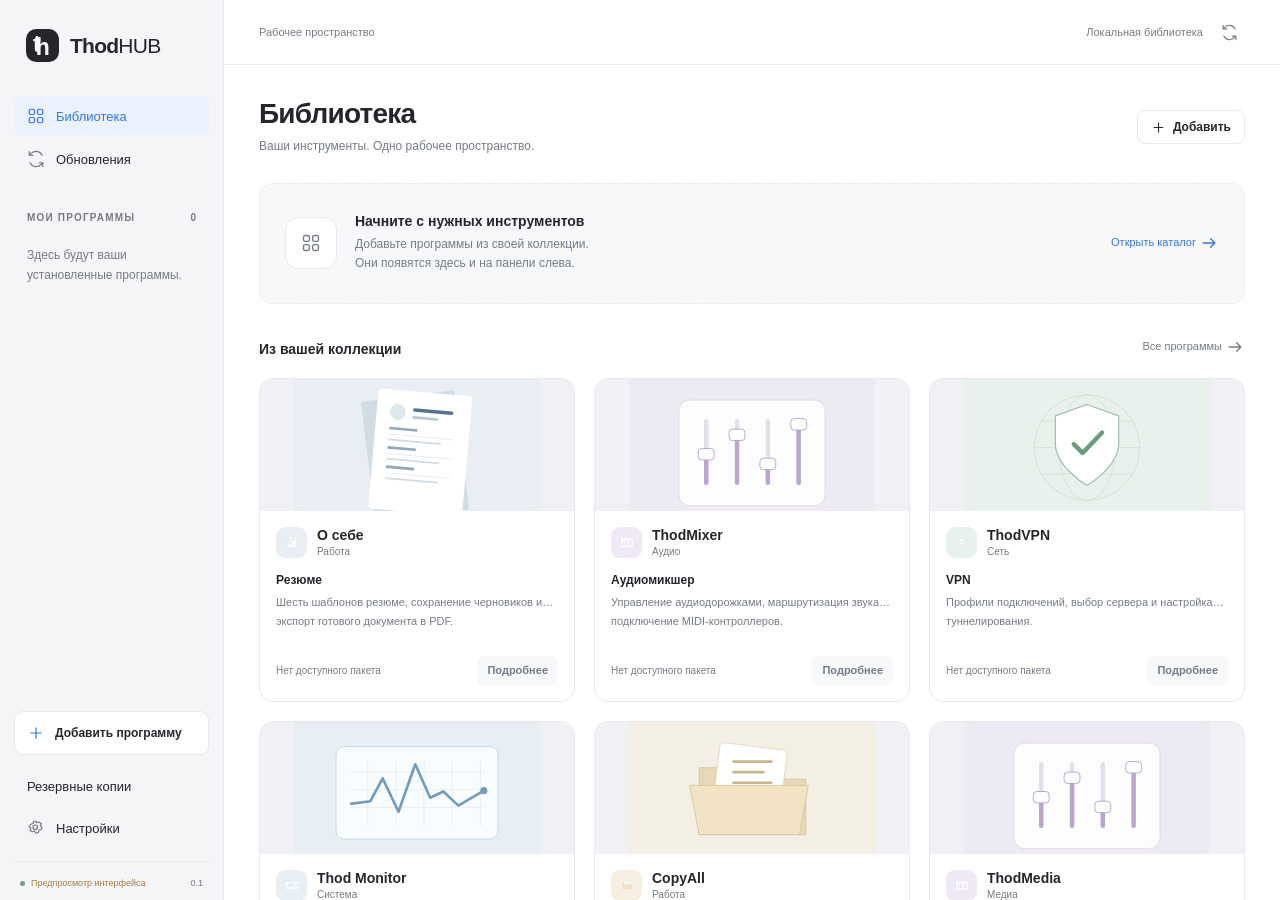
==== src/ThodHub/wwwroot/index.html @ 27e8a372 "Ship ThodHUB desktop library with validated installs, backups and module SDK" ====
<!doctype html>
<html lang="ru">
<head>
  <meta charset="UTF-8">
  <meta name="viewport" content="width=device-width, initial-scale=1">
  <meta http-equiv="Content-Security-Policy" content="default-src 'self'; script-src 'self'; style-src 'self'; img-src 'self' data: https://raw.githubusercontent.com; frame-src https://*.thodhub.local; connect-src 'self'; object-src 'none'; base-uri 'none'">
  <title>ThodHUB</title>
  <link rel="stylesheet" href="styles.css">
  <script src="app.js" defer></script><script src="backups.js" defer></script>
</head>
<body>
  <div class="shell">
    <aside class="sidebar" aria-label="Навигация">
      <a class="brand" href="#library" aria-label="ThodHUB — библиотека"><span class="brand-mark">t<span>h</span></span><span>Thod<span class="brand-light">HUB</span></span></a>
      <nav id="main-nav"></nav>
      <div class="section-label">МОИ ПРОГРАММЫ <span id="installed-count">0</span></div>
      <div id="app-list" class="app-list" aria-label="Установленные программы"></div>
      <div class="sidebar-bottom">
        <button id="add-app" class="add-app"></button>
        <button id="backup-nav" class="nav-item" data-backups>Резервные копии</button><button id="settings-nav" class="nav-item"></button>
        <div class="sidebar-foot"><span class="status-dot"></span><span id="foot-state">На вашем компьютере</span><span>0.1</span></div>
      </div>
    </aside>
    <main id="main" tabindex="-1">
      <header class="toolbar"><div id="breadcrumb">Рабочее пространство</div><div class="toolbar-actions"><span id="sync-label">Локальная библиотека</span><button id="refresh" class="icon-button" aria-label="Обновить каталог" title="Обновить каталог"></button></div></header>
      <div id="notice" role="status" hidden></div>
      <section id="page"></section>
      <section id="module-area" hidden><div id="module-toolbar"></div><iframe id="module-frame" title="Программа" sandbox="allow-scripts allow-modals"></iframe></section>
    </main>
  </div>
  <dialog id="catalog-dialog" aria-labelledby="catalog-title">
    <div class="dialog-head"><div><div class="eyebrow">ВАША КОЛЛЕКЦИЯ</div><h2 id="catalog-title">Добавить программу</h2></div><button class="icon-button close-dialog" aria-label="Закрыть"></button></div>
    <div class="catalog-tools"><label class="search"><span id="search-icon"></span><input id="catalog-search" placeholder="Поиск программ" aria-label="Поиск программ" autocomplete="off"><kbd>Ctrl K</kbd></label><div id="filters" class="filters"></div></div>
    <div id="catalog-results" class="catalog-results"></div>
    <footer class="dialog-foot"><span id="catalog-summary"></span><span>Из ваших репозиториев GitHub</span></footer>
  </dialog>
  <dialog id="details-dialog" class="small-dialog" aria-labelledby="details-title"><div id="details-content"></div></dialog>
  <dialog id="remove-dialog" class="small-dialog" aria-labelledby="remove-title"><div class="dialog-head"><h2 id="remove-title">Удалить программу?</h2><button class="icon-button close-dialog" aria-label="Закрыть"></button></div><div class="detail-body"><p id="remove-description"></p><label class="remove-data"><input type="checkbox" id="remove-backup" checked>Сначала сохранить резервную копию конфигов</label><p class="page-subtitle">Копия остаётся локально; при подключённом GitHub отправляется и в приватный репозиторий.</p><label class="remove-data"><input type="checkbox" id="remove-data">Также удалить настройки и данные этой программы</label><p class="page-subtitle">Без этой отметки данные сохранятся для следующей установки.</p><div class="detail-actions"><button id="confirm-remove" class="danger">Деинсталлировать</button><button class="secondary close-dialog">Отмена</button></div></div></dialog>
  <dialog id="prompt-dialog" aria-labelledby="prompt-title"><div class="dialog-head"><div><div class="eyebrow">ДЛЯ ВАШЕГО АГЕНТА</div><h2 id="prompt-title">Новая программа для хаба</h2></div><button class="icon-button close-dialog" aria-label="Закрыть"></button></div><p class="prompt-intro">Отправьте эту инструкцию агенту. Он уточнит задачу и получит единый контракт подключения.</p><textarea id="prompt-text" readonly aria-label="Промпт для агента" spellcheck="false"></textarea><footer class="dialog-foot"><span>ThodHUB API · 1</span><button id="copy-prompt" class="primary">Скопировать промпт</button></footer></dialog>
  <dialog id="backup-dialog" aria-labelledby="backup-title"><div class="dialog-head"><div><div class="eyebrow">КОНФИГИ И НАСТРОЙКИ</div><h2 id="backup-title">Резервные копии</h2></div><button class="icon-button close-dialog" aria-label="Закрыть">×</button></div><div id="backup-content"></div></dialog>
  <dialog id="restore-dialog" class="small-dialog" aria-labelledby="restore-title"><div class="dialog-head"><h2 id="restore-title">Восстановить настройки?</h2><button class="icon-button close-dialog" aria-label="Закрыть">×</button></div><div class="detail-body"><p id="restore-description"></p><p>Текущие данные будут сохранены отдельной локальной копией, затем заменены выбранной версией. Закройте программу перед восстановлением.</p><div class="detail-actions"><button class="primary" id="confirm-restore">Восстановить</button><button class="secondary close-dialog">Отмена</button></div></div></dialog>
  <div id="toast" role="status" aria-live="polite" hidden></div>
</body>
</html>
---- src/ThodHub/wwwroot/styles.css ----
:root{font-family:"Segoe UI Variable Text","Segoe UI",sans-serif;color-scheme:light;--bg:#fff;--side:#f5f5f7;--surface:#f7f8fa;--hover:#eceef2;--text:#24262b;--muted:#767b85;--line:#e8e9ed;--accent:#3676e8;--accent-soft:#eaf1ff;--shadow:0 24px 100px #1b24452b;--radius:14px;font-synthesis:none;font-size:14px}*{box-sizing:border-box}body{margin:0;background:var(--bg);color:var(--text)}body[data-theme=dark]{color-scheme:dark;--bg:#1c1d20;--side:#17181b;--surface:#25262a;--hover:#303238;--text:#ecedf0;--muted:#989ca5;--line:#303136;--accent:#81aaff;--accent-soft:#24344e;--shadow:0 24px 100px #0007}button,input,textarea{font:inherit}button,a,input,textarea{outline-offset:4px}button:focus-visible,a:focus-visible,input:focus-visible,textarea:focus-visible{outline:2px solid var(--accent)}button{cursor:pointer;color:inherit;border:0;background:none}button:disabled{cursor:default;opacity:.5}a{color:var(--accent);text-decoration:none}svg{width:20px;height:20px;flex-shrink:0;vertical-align:middle}button{transition:background .14s,color .14s}button:hover:not(:disabled){background:var(--hover)}[hidden]{display:none!important}.shell{display:flex;height:100vh;min-height:480px;overflow:hidden}.sidebar{width:224px;flex-shrink:0;background:var(--side);border-right:1px solid var(--line);padding:29px 14px 12px;display:flex;flex-direction:column}.brand{display:flex;align-items:center;gap:11px;color:var(--text);font-size:21px;font-weight:650;letter-spacing:-.75px;padding:0 12px;margin-bottom:34px}.brand-light{font-weight:350}.brand-mark{background:var(--text);color:var(--bg);width:33px;height:33px;border-radius:10px;font-size:23px;line-height:30px;font-weight:550;letter-spacing:-5px;padding-left:7px;padding-right:7px}.brand-mark span{position:relative;top:3px}.nav-item{width:100%;display:flex;align-items:center;gap:11px;border-radius:8px;padding:11px 13px;text-align:left;font-weight:500;font-size:13px;margin-bottom:3px;position:relative}.nav-item svg{width:18px;height:18px;color:var(--muted)}.nav-item.active{background:var(--accent-soft);color:var(--accent)}.nav-item.active svg{color:var(--accent)}.counter{margin-left:auto;font-size:11px;background:var(--hover);border-radius:5px;padding:2px 5px}.section-label{font-size:10px;letter-spacing:1.2px;font-weight:600;color:var(--muted);padding:30px 13px 10px;display:flex;justify-content:space-between}.section-label span{letter-spacing:0}.app-list{overflow-y:auto;flex:1;min-height:50px}.sidebar-empty{color:var(--muted);font-size:12px;line-height:1.7;padding:12px 13px}.sidebar-app{position:relative}.sidebar-app .nav-item{padding-right:30px}.sidebar-app .app-icon{width:26px;height:26px;border-radius:7px}.sidebar-app .app-icon svg{width:16px;height:16px}.sidebar-app .label{overflow:hidden;text-overflow:ellipsis;white-space:nowrap}.drag-handle{position:absolute;right:3px;top:7px;color:var(--muted);width:24px;height:30px;opacity:0;font-size:17px;cursor:grab}.sidebar-app:hover .drag-handle,.drag-handle:focus{opacity:1}.sidebar-app.dragging{opacity:.4}.sidebar-app.drag-over{border-top:2px solid var(--accent)}.sidebar-bottom{padding-top:18px}.add-app{display:flex;align-items:center;gap:10px;width:100%;border:1px solid var(--line);border-radius:9px;background:var(--bg);padding:11px 12px;font-size:12px;font-weight:600;margin-bottom:13px}.add-app svg{width:18px;color:var(--accent)}.sidebar-foot{display:flex;align-items:center;gap:6px;padding:16px 6px 0;border-top:1px solid var(--line);font-size:9px;color:var(--muted);margin-top:13px}.sidebar-foot span:last-child{margin-left:auto}.status-dot{width:5px;height:5px;border-radius:50%;background:#70a386}main{flex:1;min-width:0;overflow-y:auto}.toolbar{height:65px;border-bottom:1px solid var(--line);display:flex;align-items:center;justify-content:space-between;padding:0 35px;font-size:11px;color:var(--muted);position:sticky;top:0;z-index:2;background:var(--bg)}.toolbar-actions{display:flex;align-items:center;gap:10px}.icon-button{width:32px;height:32px;display:inline-flex;align-items:center;justify-content:center;border-radius:8px;flex-shrink:0}.icon-button svg{width:17px;height:17px}.spinning svg{animation:rotate 1.2s linear infinite}@keyframes rotate{to{transform:rotate(360deg)}}#page{padding:33px 35px 40px;max-width:1400px;margin:auto}.page-title{display:flex;justify-content:space-between;align-items:center;gap:20px;margin-bottom:27px}h1{font-size:28px;letter-spacing:-.8px;margin:0;font-weight:650}h2{font-size:23px;font-weight:650;letter-spacing:-.5px;margin:4px 0 0}h3{font-size:14px;font-weight:600;margin:0}p{line-height:1.6}.page-subtitle{color:var(--muted);font-size:12px;margin:7px 0 0}.primary,.secondary,.danger{display:inline-flex;align-items:center;justify-content:center;gap:7px;border-radius:8px;min-height:34px;padding:8px 13px;font-size:12px;font-weight:600;white-space:nowrap}.primary{background:var(--accent);color:#fff}.primary:hover:not(:disabled){background:#2866d8}.secondary{border:1px solid var(--line);background:var(--bg)}.danger{color:#c54c4c;border:1px solid #c54c4c44}.primary svg,.secondary svg{width:15px;height:15px}.section-heading{display:flex;justify-content:space-between;align-items:center;margin:28px 0 16px}.section-heading h2{font-size:14px;letter-spacing:0;font-weight:600}.text-button{font-size:11px;color:var(--muted);padding:5px 0;border-radius:4px}.text-button:hover{color:var(--accent)}.empty-library{border:1px dashed var(--line);border-radius:14px;padding:29px 25px;display:flex;gap:18px;align-items:center;background:var(--surface)}.empty-symbol{border:1px solid var(--line);border-radius:13px;width:52px;height:52px;display:grid;place-items:center;background:var(--bg);flex-shrink:0;color:var(--muted)}.empty-library h3{font-size:14px}.empty-library p{font-size:12px;color:var(--muted);margin:6px 0 0;max-width:440px}.empty-library .text-button{color:var(--accent);margin-left:auto;white-space:nowrap}.cards{display:grid;grid-template-columns:repeat(3,minmax(0,1fr));gap:19px}.card{border:1px solid var(--line);border-radius:var(--radius);overflow:hidden;min-width:0;background:var(--bg)}.card-art{height:132px;background:#f0f1f4;position:relative;overflow:hidden;display:flex;align-items:center;justify-content:center}.card-art svg.art{width:100%;height:100%;max-width:280px}.card-art img{width:100%;height:100%;object-fit:cover}.card-body{padding:16px}.card-title{display:flex;gap:10px;align-items:center}.app-icon{width:31px;height:31px;display:inline-flex;align-items:center;justify-content:center;border-radius:9px;flex-shrink:0}.app-icon.resume{color:#64839e;background:#e8eef4}.app-icon.mixer{color:#856b9f;background:#eee9f4}.app-icon.vpn{color:#528d7c;background:#e7f1ed}.app-icon.monitor{color:#487da0;background:#e8f0f5}.app-icon.copy{color:#b18e4c;background:#f6efdf}.card-title .category{font-size:10px;color:var(--muted);margin-top:3px}.card-description{font-size:11px;line-height:1.65;color:var(--muted);margin:13px 0 15px;min-height:37px;display:-webkit-box;-webkit-line-clamp:2;-webkit-box-orient:vertical;overflow:hidden}.card-foot{display:flex;justify-content:space-between;align-items:center;gap:5px}.version{font-size:10px;color:var(--muted)}.card-action{font-size:11px;color:var(--accent);background:var(--accent-soft);border-radius:6px;min-height:29px;padding:5px 10px;font-weight:600}.card-action:hover:not(:disabled){background:var(--hover)}.card-action.preparing{color:var(--muted);background:var(--surface)}.library-note{border-top:1px solid var(--line);display:flex;align-items:center;gap:12px;padding-top:21px;margin-top:28px;color:var(--muted);font-size:11px;line-height:1.6}.library-note svg{width:17px;height:17px}.library-note button{margin-left:auto;color:var(--accent);white-space:nowrap;font-size:11px}.eyebrow{font-size:10px;letter-spacing:1.4px;color:var(--muted);font-weight:600}dialog{border:1px solid var(--line);border-radius:18px;padding:0;background:var(--bg);color:var(--text);box-shadow:var(--shadow);width:min(860px,calc(100vw - 60px));max-height:calc(100vh - 60px);overflow:hidden}dialog::backdrop{background:#14172255;backdrop-filter:blur(5px)}.dialog-head{padding:27px 28px 20px;display:flex;align-items:flex-start;justify-content:space-between;gap:20px}.dialog-head h2{font-size:23px}.catalog-tools{padding:0 28px}.search{display:flex;align-items:center;gap:9px;background:var(--surface);border:1px solid var(--line);border-radius:9px;padding:10px 12px;color:var(--muted)}.search svg{width:17px;height:17px}.search input{border:0;background:none;color:var(--text);flex:1;min-width:0;font-size:12px;outline:0}.search:focus-within{border-color:var(--accent)}kbd{font-size:10px;font-family:inherit;border:1px solid var(--line);padding:2px 4px;border-radius:4px}.filters{display:flex;gap:4px;padding:17px 0 0}.filter{border-radius:6px;padding:6px 11px;font-size:11px;color:var(--muted)}.filter.selected{background:var(--accent-soft);color:var(--accent);font-weight:600}.catalog-results{padding:21px 28px 27px;max-height:calc(100vh - 285px);overflow-y:auto;min-height:160px}.catalog-results .cards{gap:14px}.catalog-results .card-art{height:108px}.catalog-results .card-body{padding:13px}.dialog-foot{border-top:1px solid var(--line);padding:16px 28px;display:flex;align-items:center;justify-content:space-between;gap:14px;color:var(--muted);font-size:10px;background:var(--surface)}.small-dialog{width:480px;overflow-y:auto}.small-dialog .card-art{height:180px}.detail-body{padding:25px}.detail-body h2{margin:10px 0}.detail-body p{color:var(--muted);font-size:13px}.detail-meta{display:grid;grid-template-columns:1fr 1fr;gap:15px;padding:19px 0;border-top:1px solid var(--line);border-bottom:1px solid var(--line);margin:22px 0}.detail-meta dt{color:var(--muted);font-size:10px;margin-bottom:5px}.detail-meta dd{font-size:12px;margin:0}.detail-actions{display:flex;gap:8px;flex-wrap:wrap}.detail-close{position:absolute;right:14px;top:14px;background:var(--bg);z-index:1}.release-notes{white-space:pre-wrap;max-height:180px;overflow:auto;line-height:1.6;font-size:12px;color:var(--muted);padding:12px;background:var(--surface);border-radius:8px}.settings-section{margin:25px 0 32px}.settings-section h2{font-size:13px;letter-spacing:0;margin:0 0 13px}.settings-rows{border-top:1px solid var(--line)}.settings-row{display:flex;align-items:center;justify-content:space-between;gap:24px;padding:20px 0;border-bottom:1px solid var(--line)}.settings-row h3{font-size:12px}.settings-row p{font-size:11px;color:var(--muted);margin:5px 0 0;max-width:440px;overflow-wrap:anywhere}.theme-options{display:flex;gap:9px}.theme-option{border:1px solid var(--line);border-radius:9px;width:86px;padding:7px;font-size:10px;color:var(--muted)}.theme-option.selected{border-color:var(--accent);color:var(--accent);background:var(--accent-soft)}.theme-preview{display:flex;height:43px;border-radius:5px;overflow:hidden;border:1px solid #d6d8de;background:#fff;margin-bottom:7px}.theme-preview:before{content:"";width:22%;background:#e9eaef;border-right:1px solid #d6d8de}.theme-preview:after{content:"";margin:9px 6px;width:38px;height:4px;background:#d8dce5;box-shadow:0 8px 0 #e8eaf0,0 16px 0 #e8eaf0}.theme-preview.dark{background:#24252a;border-color:#45464e}.theme-preview.dark:before{background:#17181b;border-color:#45464e}.theme-preview.dark:after{background:#777b85;box-shadow:0 8px 0 #45464e,0 16px 0 #45464e}.theme-preview.system{background:linear-gradient(110deg,#fff 50%,#24252a 50%)}.switch{position:relative;display:block;width:34px;height:20px}.switch input{opacity:0;position:absolute;width:100%;height:100%;margin:0;cursor:pointer;z-index:1}.switch span{display:block;width:34px;height:20px;border-radius:20px;background:var(--hover)}.switch span:after{content:"";width:14px;height:14px;border-radius:50%;position:absolute;left:3px;top:3px;background:white;box-shadow:0 1px 3px #0003;transition:transform .15s}.switch input:checked+span{background:var(--accent)}.switch input:checked+span:after{transform:translateX(14px)}.switch input:focus-visible+span{outline:2px solid var(--accent);outline-offset:3px}.prompt-intro{font-size:12px;color:var(--muted);padding:0 28px;margin:0 0 18px}#prompt-text{display:block;width:calc(100% - 56px);margin:0 28px 24px;border:1px solid var(--line);border-radius:10px;background:var(--surface);color:var(--text);padding:18px;resize:vertical;height:320px;line-height:1.7;font-family:Consolas,monospace;font-size:11px}#notice{margin:18px 35px 0;background:var(--surface);padding:12px 15px;border-radius:9px;font-size:12px;line-height:1.6;border:1px solid var(--line);color:var(--muted)}#toast{position:fixed;bottom:24px;left:calc(50% + 100px);transform:translateX(-50%);max-width:540px;padding:13px 20px;border:1px solid var(--line);background:var(--text);color:var(--bg);border-radius:11px;font-size:12px;box-shadow:var(--shadow);z-index:10}.empty-results{text-align:center;padding:40px 15px;color:var(--muted);font-size:13px}.update-row{display:flex;align-items:center;gap:14px;border-bottom:1px solid var(--line);padding:20px 0}.update-row p{color:var(--muted);font-size:11px;margin:4px 0}.update-row button{margin-left:auto}.order-list{margin:12px 0}.order-row{display:flex;align-items:center;gap:10px;padding:8px;border-bottom:1px solid var(--line)}.order-row span{flex:1;font-size:12px}.progress-track{height:3px;background:var(--line);border-radius:3px;overflow:hidden;margin-top:12px}.progress-track span{display:block;height:100%;background:var(--accent)}#module-area{height:calc(100vh - 65px);display:flex;flex-direction:column}#module-toolbar{height:52px;display:flex;align-items:center;gap:12px;padding:0 22px;border-bottom:1px solid var(--line);font-size:12px;flex-shrink:0}#module-toolbar .version{margin-left:auto}#module-frame{border:0;width:100%;flex:1;background:var(--bg)}.permission-list{font-size:12px;line-height:1.8;color:var(--muted);padding-left:18px}.preview-badge{color:#a47e42}.loading-placeholder{border-radius:12px;height:190px;background:var(--surface);margin-top:30px}.narrow-label{display:none}@media(max-width:1000px){.sidebar{width:195px;padding-left:10px;padding-right:10px}#page{padding:27px 25px}.toolbar{padding:0 25px}.cards{gap:13px}.card-art{height:110px}.card-body{padding:13px}.card-title{gap:7px}.card-title h3{font-size:12px}.empty-library{padding:23px 19px}.empty-library .text-button{display:none}.card-foot{flex-wrap:wrap;gap:8px}.settings-row{gap:16px}.theme-option{width:72px}}@media(max-width:850px){.cards{grid-template-columns:repeat(2,minmax(0,1fr))}.catalog-results .cards{grid-template-columns:repeat(2,minmax(0,1fr))}.toolbar #sync-label{display:none}.settings-row{align-items:flex-start;flex-wrap:wrap}.brand{font-size:19px}.page-title{gap:10px}h1{font-size:25px}.library-note{align-items:flex-start;flex-wrap:wrap}.library-note button{margin-left:29px}}@media(prefers-reduced-motion:reduce){*,*:before,*:after{transition:none!important;animation:none!important;scroll-behavior:auto!important}}

.standalone-hero{display:grid;grid-template-columns:260px 1fr;gap:32px;align-items:center;padding:25px 0 35px;border-bottom:1px solid var(--line)}.standalone-art{height:200px;border-radius:16px;overflow:hidden;background:var(--surface);display:grid;place-items:center}.standalone-art svg{width:100%;height:100%}.standalone-hero h2{margin:10px 0}.standalone-hero p{color:var(--muted);font-size:13px;max-width:450px}.standalone-hero .primary{margin-top:10px}.remove-data{font-size:12px;display:flex;align-items:center;gap:10px;line-height:1.6;margin:20px 0 10px}.module-fullscreen .sidebar,.module-fullscreen .toolbar,.module-fullscreen #notice{display:none!important}.module-fullscreen #module-area{height:100vh}.module-fullscreen #module-toolbar{height:44px}.module-fullscreen #module-frame{height:calc(100vh - 44px)}@media(max-width:900px){.standalone-hero{grid-template-columns:180px 1fr;gap:22px}.standalone-art{height:170px}}
.card-description strong{display:block;font-size:12px;font-weight:650;color:var(--text);margin-bottom:3px}.card-description span{display:block}.card-description{min-height:70px!important}.package-meta{display:flex;flex-wrap:wrap;align-items:center;gap:4px 8px}.package-meta>span{white-space:nowrap}.package-meta>span+span:before{content:"·";margin-right:8px}.sidebar-app.downloading{opacity:.62;position:relative;margin-bottom:5px}.sidebar-app.downloading .label small{display:block;font-size:10px;font-weight:400;color:var(--muted);margin-top:3px}.sidebar-progress{height:2px;margin:0 12px 0 46px;background:var(--line);overflow:hidden;border-radius:2px}.sidebar-progress i{display:block;height:100%;width:var(--progress,0%);background:var(--accent);transition:width .15s linear}.danger{background:#b92f3a!important;color:#fff!important;border-color:#b92f3a!important}.danger:hover{background:#a32630!important}#backup-dialog{width:min(900px,calc(100vw - 48px))}#backup-content{overflow:auto;max-height:70vh}.backup-body{padding:22px 28px}.backup-controls{display:flex;gap:10px;align-items:end;flex-wrap:wrap;margin:12px 0}.backup-body label{display:flex;flex-direction:column;gap:7px;font-size:12px;flex:1}.backup-body select,.backup-body input{font:inherit;color:var(--text);background:var(--surface);border:1px solid var(--line);border-radius:7px;padding:9px;min-width:180px}.backup-row{display:flex;align-items:center;justify-content:space-between;gap:16px;padding:14px 0;border-bottom:1px solid var(--line)}.backup-row strong{font-size:13px}.backup-row small{display:block;color:var(--muted);font-size:11px;margin-top:5px}.backup-history{margin:20px 0}.backup-connection{border:1px solid var(--line);border-radius:10px;padding:16px;margin:18px 0}.backup-body summary{cursor:pointer;font-size:13px;margin-bottom:12px}.backup-status,.backup-warning{font-size:13px;line-height:1.6;margin:16px;color:var(--muted)}.remove-data{display:flex;align-items:center;gap:8px;margin:15px 0}
.app-icon img{width:100%;height:100%;object-fit:contain;border-radius:inherit}
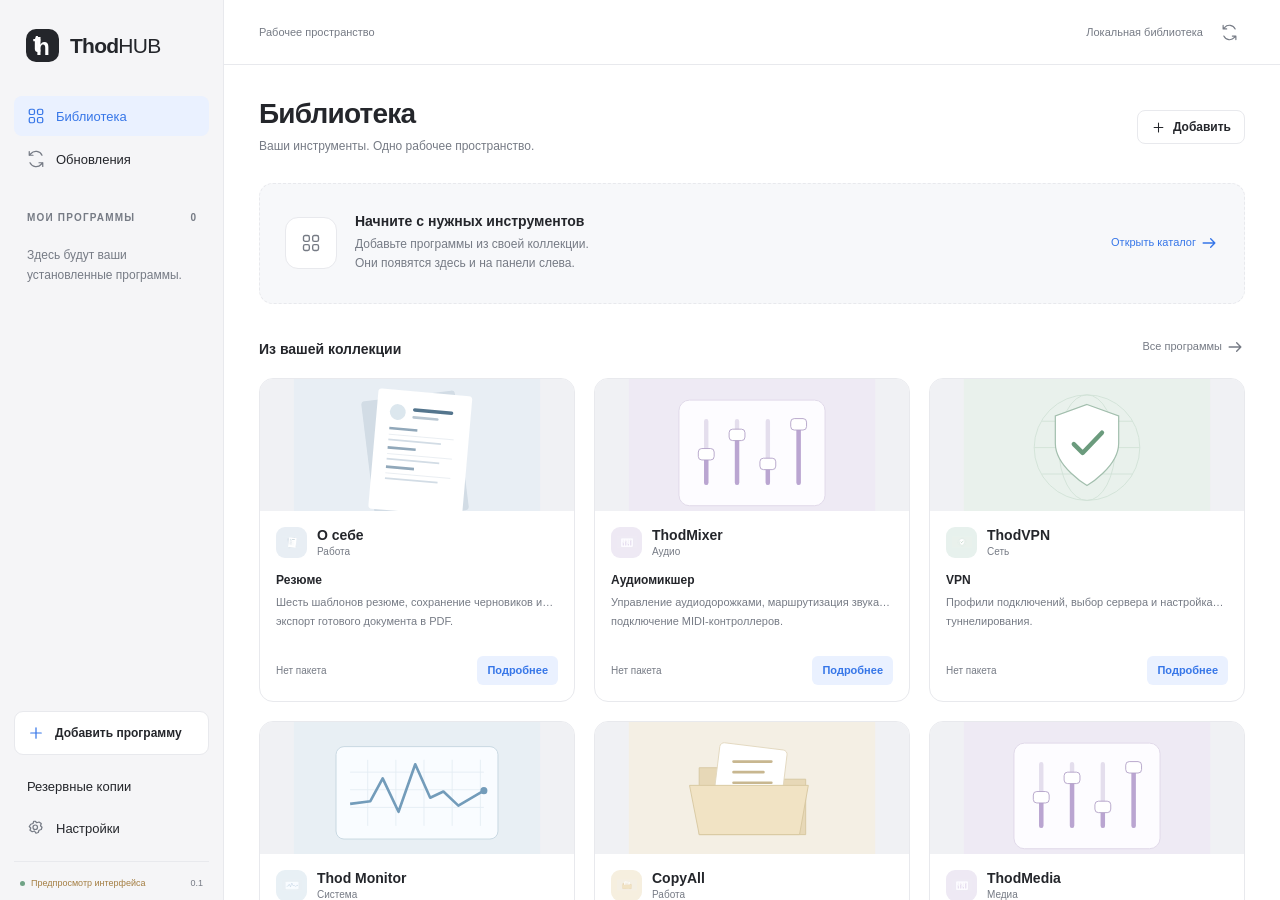
==== commit 6c727ac6: "Fix updates, Windows integration lifecycle, launch routing and hub interface" ====
--- a/src/ThodHub/wwwroot/index.html
+++ b/src/ThodHub/wwwroot/index.html
@@ -35,10 +35,10 @@
     <footer class="dialog-foot"><span id="catalog-summary"></span><span>Из ваших репозиториев GitHub</span></footer>
   </dialog>
   <dialog id="details-dialog" class="small-dialog" aria-labelledby="details-title"><div id="details-content"></div></dialog>
-  <dialog id="remove-dialog" class="small-dialog" aria-labelledby="remove-title"><div class="dialog-head"><h2 id="remove-title">Удалить программу?</h2><button class="icon-button close-dialog" aria-label="Закрыть"></button></div><div class="detail-body"><p id="remove-description"></p><label class="remove-data"><input type="checkbox" id="remove-backup" checked>Сначала сохранить резервную копию конфигов</label><p class="page-subtitle">Копия остаётся локально; при подключённом GitHub отправляется и в приватный репозиторий.</p><label class="remove-data"><input type="checkbox" id="remove-data">Также удалить настройки и данные этой программы</label><p class="page-subtitle">Без этой отметки данные сохранятся для следующей установки.</p><div class="detail-actions"><button id="confirm-remove" class="danger">Деинсталлировать</button><button class="secondary close-dialog">Отмена</button></div></div></dialog>
+  <dialog id="remove-dialog" class="small-dialog" aria-labelledby="remove-title"><div class="dialog-head"><h2 id="remove-title">Удалить программу?</h2><button class="icon-button close-dialog" aria-label="Закрыть"></button></div><div class="detail-body"><p id="remove-description"></p><label class="remove-data"><input type="checkbox" id="remove-backup" checked>Сначала сохранить резервную копию конфигов</label><p class="page-subtitle">Копия остаётся локально; при подключённом GitHub отправляется и в приватный репозиторий.</p><label class="remove-data"><input type="checkbox" id="remove-data">Также удалить настройки и данные этой программы</label><p class="page-subtitle">Без этой отметки данные сохранятся для следующей установки.</p><div class="detail-actions"><button id="confirm-remove" class="danger">Удалить программу</button></div></div></dialog>
   <dialog id="prompt-dialog" aria-labelledby="prompt-title"><div class="dialog-head"><div><div class="eyebrow">ДЛЯ ВАШЕГО АГЕНТА</div><h2 id="prompt-title">Новая программа для хаба</h2></div><button class="icon-button close-dialog" aria-label="Закрыть"></button></div><p class="prompt-intro">Отправьте эту инструкцию агенту. Он уточнит задачу и получит единый контракт подключения.</p><textarea id="prompt-text" readonly aria-label="Промпт для агента" spellcheck="false"></textarea><footer class="dialog-foot"><span>ThodHUB API · 1</span><button id="copy-prompt" class="primary">Скопировать промпт</button></footer></dialog>
   <dialog id="backup-dialog" aria-labelledby="backup-title"><div class="dialog-head"><div><div class="eyebrow">КОНФИГИ И НАСТРОЙКИ</div><h2 id="backup-title">Резервные копии</h2></div><button class="icon-button close-dialog" aria-label="Закрыть">×</button></div><div id="backup-content"></div></dialog>
-  <dialog id="restore-dialog" class="small-dialog" aria-labelledby="restore-title"><div class="dialog-head"><h2 id="restore-title">Восстановить настройки?</h2><button class="icon-button close-dialog" aria-label="Закрыть">×</button></div><div class="detail-body"><p id="restore-description"></p><p>Текущие данные будут сохранены отдельной локальной копией, затем заменены выбранной версией. Закройте программу перед восстановлением.</p><div class="detail-actions"><button class="primary" id="confirm-restore">Восстановить</button><button class="secondary close-dialog">Отмена</button></div></div></dialog>
+  <dialog id="restore-dialog" class="small-dialog" aria-labelledby="restore-title"><div class="dialog-head"><h2 id="restore-title">Восстановить настройки?</h2><button class="icon-button close-dialog" aria-label="Закрыть">×</button></div><div class="detail-body"><p id="restore-description"></p><p>Текущие данные будут сохранены отдельной локальной копией, затем заменены выбранной версией. Закройте программу перед восстановлением.</p><div class="detail-actions"><button class="primary" id="confirm-restore">Восстановить</button></div></div></dialog>
   <div id="toast" role="status" aria-live="polite" hidden></div>
 </body>
 </html>
--- a/src/ThodHub/wwwroot/styles.css
+++ b/src/ThodHub/wwwroot/styles.css
@@ -3,3 +3,6 @@
 .standalone-hero{display:grid;grid-template-columns:260px 1fr;gap:32px;align-items:center;padding:25px 0 35px;border-bottom:1px solid var(--line)}.standalone-art{height:200px;border-radius:16px;overflow:hidden;background:var(--surface);display:grid;place-items:center}.standalone-art svg{width:100%;height:100%}.standalone-hero h2{margin:10px 0}.standalone-hero p{color:var(--muted);font-size:13px;max-width:450px}.standalone-hero .primary{margin-top:10px}.remove-data{font-size:12px;display:flex;align-items:center;gap:10px;line-height:1.6;margin:20px 0 10px}.module-fullscreen .sidebar,.module-fullscreen .toolbar,.module-fullscreen #notice{display:none!important}.module-fullscreen #module-area{height:100vh}.module-fullscreen #module-toolbar{height:44px}.module-fullscreen #module-frame{height:calc(100vh - 44px)}@media(max-width:900px){.standalone-hero{grid-template-columns:180px 1fr;gap:22px}.standalone-art{height:170px}}
 .card-description strong{display:block;font-size:12px;font-weight:650;color:var(--text);margin-bottom:3px}.card-description span{display:block}.card-description{min-height:70px!important}.package-meta{display:flex;flex-wrap:wrap;align-items:center;gap:4px 8px}.package-meta>span{white-space:nowrap}.package-meta>span+span:before{content:"·";margin-right:8px}.sidebar-app.downloading{opacity:.62;position:relative;margin-bottom:5px}.sidebar-app.downloading .label small{display:block;font-size:10px;font-weight:400;color:var(--muted);margin-top:3px}.sidebar-progress{height:2px;margin:0 12px 0 46px;background:var(--line);overflow:hidden;border-radius:2px}.sidebar-progress i{display:block;height:100%;width:var(--progress,0%);background:var(--accent);transition:width .15s linear}.danger{background:#b92f3a!important;color:#fff!important;border-color:#b92f3a!important}.danger:hover{background:#a32630!important}#backup-dialog{width:min(900px,calc(100vw - 48px))}#backup-content{overflow:auto;max-height:70vh}.backup-body{padding:22px 28px}.backup-controls{display:flex;gap:10px;align-items:end;flex-wrap:wrap;margin:12px 0}.backup-body label{display:flex;flex-direction:column;gap:7px;font-size:12px;flex:1}.backup-body select,.backup-body input{font:inherit;color:var(--text);background:var(--surface);border:1px solid var(--line);border-radius:7px;padding:9px;min-width:180px}.backup-row{display:flex;align-items:center;justify-content:space-between;gap:16px;padding:14px 0;border-bottom:1px solid var(--line)}.backup-row strong{font-size:13px}.backup-row small{display:block;color:var(--muted);font-size:11px;margin-top:5px}.backup-history{margin:20px 0}.backup-connection{border:1px solid var(--line);border-radius:10px;padding:16px;margin:18px 0}.backup-body summary{cursor:pointer;font-size:13px;margin-bottom:12px}.backup-status,.backup-warning{font-size:13px;line-height:1.6;margin:16px;color:var(--muted)}.remove-data{display:flex;align-items:center;gap:8px;margin:15px 0}
 .app-icon img{width:100%;height:100%;object-fit:contain;border-radius:inherit}
+
+/* Explicit update actions; right-aligned download size; one close control per dialog. */
+.card-foot{flex-wrap:nowrap;gap:12px}.install-controls{display:inline-flex;align-items:center;gap:10px;margin-left:auto;white-space:nowrap}.package-size{font-size:12px;color:var(--muted);white-space:nowrap}.card-foot>.version{margin-right:auto}.update-badge{position:absolute;right:10px;bottom:10px;display:flex;align-items:center;gap:5px;background:var(--bg);color:var(--accent);border:1px solid var(--line);border-radius:20px;padding:6px 10px;font-size:12px;box-shadow:0 2px 8px #0001}.update-badge svg{width:16px;height:16px}.sidebar-update{color:var(--accent);width:24px;flex-shrink:0;display:grid;place-items:center}.sidebar-update svg{width:18px;height:18px}.sidebar-app .nav-item{min-width:0}.sidebar-app:has(.sidebar-update) .drag-handle{display:none}.standalone-art{position:relative}#module-toolbar .update-badge{position:static;padding:4px 9px;box-shadow:none}#details-dialog{width:min(680px,calc(100vw - 48px))}#details-dialog .card-art{height:200px}.detail-body{padding:24px 28px}.detail-primary{display:flex;align-items:center;gap:12px;margin-top:20px}.detail-management{display:flex;flex-wrap:wrap;gap:8px;border-top:1px solid var(--line);padding-top:20px;margin-top:22px}.detail-management .danger{margin-left:auto}.update-entry{padding:10px 0 22px;border-bottom:1px solid var(--line)}.update-row{border:0;padding:12px 0}.update-name{flex:1}.update-row button{margin-left:0}.update-entry .release-notes{margin:4px 0;max-height:180px}.detail-actions{justify-content:flex-end}.error-text{color:#b92f3a!important}.cards{grid-template-columns:repeat(auto-fit,minmax(250px,1fr))}.catalog-results .cards{grid-template-columns:repeat(auto-fit,minmax(250px,1fr))}
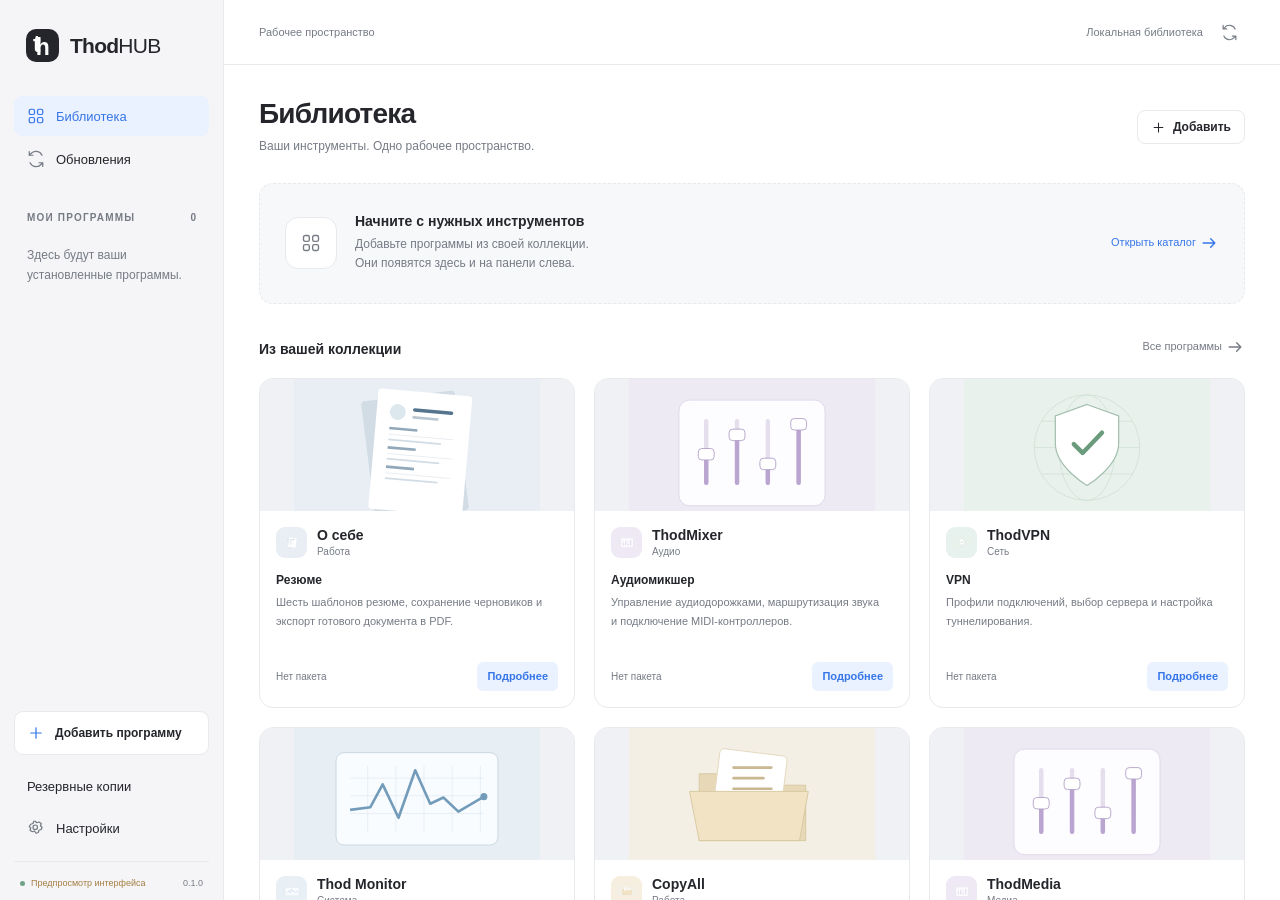
==== commit 6f74d5c9: "Add hub self-update notice, program update popovers and grouped actions" ====
--- a/src/ThodHub/wwwroot/index.html
+++ b/src/ThodHub/wwwroot/index.html
@@ -16,9 +16,10 @@
       <div class="section-label">МОИ ПРОГРАММЫ <span id="installed-count">0</span></div>
       <div id="app-list" class="app-list" aria-label="Установленные программы"></div>
       <div class="sidebar-bottom">
+        <button id="hub-update" class="hub-update" hidden><span class="hub-update-icon"></span><span class="hub-update-text"><strong>Обновление хаба</strong><small id="hub-update-version"></small></span></button>
         <button id="add-app" class="add-app"></button>
         <button id="backup-nav" class="nav-item" data-backups>Резервные копии</button><button id="settings-nav" class="nav-item"></button>
-        <div class="sidebar-foot"><span class="status-dot"></span><span id="foot-state">На вашем компьютере</span><span>0.1</span></div>
+        <div class="sidebar-foot"><span class="status-dot"></span><span id="foot-state">На вашем компьютере</span><span id="hub-version">0.2.0</span></div>
       </div>
     </aside>
     <main id="main" tabindex="-1">
@@ -35,10 +36,13 @@
     <footer class="dialog-foot"><span id="catalog-summary"></span><span>Из ваших репозиториев GitHub</span></footer>
   </dialog>
   <dialog id="details-dialog" class="small-dialog" aria-labelledby="details-title"><div id="details-content"></div></dialog>
+  <dialog id="update-dialog" class="small-dialog update-dialog" aria-labelledby="update-title"><div class="dialog-head"><div><div class="eyebrow">ДОСТУПНО ОБНОВЛЕНИЕ</div><h2 id="update-title">Обновление программы</h2></div><button class="icon-button close-dialog" aria-label="Закрыть"></button></div><div id="update-content" class="update-content"></div></dialog>
+  <dialog id="hub-update-dialog" class="small-dialog update-dialog" aria-labelledby="hub-update-title"><div class="dialog-head"><div><div class="eyebrow">ОБНОВЛЕНИЕ ХАБА</div><h2 id="hub-update-title">ThodHUB</h2></div><button class="icon-button close-dialog" aria-label="Закрыть"></button></div><div id="hub-update-content" class="update-content"></div></dialog>
   <dialog id="remove-dialog" class="small-dialog" aria-labelledby="remove-title"><div class="dialog-head"><h2 id="remove-title">Удалить программу?</h2><button class="icon-button close-dialog" aria-label="Закрыть"></button></div><div class="detail-body"><p id="remove-description"></p><label class="remove-data"><input type="checkbox" id="remove-backup" checked>Сначала сохранить резервную копию конфигов</label><p class="page-subtitle">Копия остаётся локально; при подключённом GitHub отправляется и в приватный репозиторий.</p><label class="remove-data"><input type="checkbox" id="remove-data">Также удалить настройки и данные этой программы</label><p class="page-subtitle">Без этой отметки данные сохранятся для следующей установки.</p><div class="detail-actions"><button id="confirm-remove" class="danger">Удалить программу</button></div></div></dialog>
   <dialog id="prompt-dialog" aria-labelledby="prompt-title"><div class="dialog-head"><div><div class="eyebrow">ДЛЯ ВАШЕГО АГЕНТА</div><h2 id="prompt-title">Новая программа для хаба</h2></div><button class="icon-button close-dialog" aria-label="Закрыть"></button></div><p class="prompt-intro">Отправьте эту инструкцию агенту. Он уточнит задачу и получит единый контракт подключения.</p><textarea id="prompt-text" readonly aria-label="Промпт для агента" spellcheck="false"></textarea><footer class="dialog-foot"><span>ThodHUB API · 1</span><button id="copy-prompt" class="primary">Скопировать промпт</button></footer></dialog>
   <dialog id="backup-dialog" aria-labelledby="backup-title"><div class="dialog-head"><div><div class="eyebrow">КОНФИГИ И НАСТРОЙКИ</div><h2 id="backup-title">Резервные копии</h2></div><button class="icon-button close-dialog" aria-label="Закрыть">×</button></div><div id="backup-content"></div></dialog>
   <dialog id="restore-dialog" class="small-dialog" aria-labelledby="restore-title"><div class="dialog-head"><h2 id="restore-title">Восстановить настройки?</h2><button class="icon-button close-dialog" aria-label="Закрыть">×</button></div><div class="detail-body"><p id="restore-description"></p><p>Текущие данные будут сохранены отдельной локальной копией, затем заменены выбранной версией. Закройте программу перед восстановлением.</p><div class="detail-actions"><button class="primary" id="confirm-restore">Восстановить</button></div></div></dialog>
+  <div id="context-menu" class="context-menu" role="menu" aria-label="Действия с программой" hidden></div>
   <div id="toast" role="status" aria-live="polite" hidden></div>
 </body>
 </html>
--- a/src/ThodHub/wwwroot/styles.css
+++ b/src/ThodHub/wwwroot/styles.css
@@ -6,3 +6,72 @@
 
 /* Explicit update actions; right-aligned download size; one close control per dialog. */
 .card-foot{flex-wrap:nowrap;gap:12px}.install-controls{display:inline-flex;align-items:center;gap:10px;margin-left:auto;white-space:nowrap}.package-size{font-size:12px;color:var(--muted);white-space:nowrap}.card-foot>.version{margin-right:auto}.update-badge{position:absolute;right:10px;bottom:10px;display:flex;align-items:center;gap:5px;background:var(--bg);color:var(--accent);border:1px solid var(--line);border-radius:20px;padding:6px 10px;font-size:12px;box-shadow:0 2px 8px #0001}.update-badge svg{width:16px;height:16px}.sidebar-update{color:var(--accent);width:24px;flex-shrink:0;display:grid;place-items:center}.sidebar-update svg{width:18px;height:18px}.sidebar-app .nav-item{min-width:0}.sidebar-app:has(.sidebar-update) .drag-handle{display:none}.standalone-art{position:relative}#module-toolbar .update-badge{position:static;padding:4px 9px;box-shadow:none}#details-dialog{width:min(680px,calc(100vw - 48px))}#details-dialog .card-art{height:200px}.detail-body{padding:24px 28px}.detail-primary{display:flex;align-items:center;gap:12px;margin-top:20px}.detail-management{display:flex;flex-wrap:wrap;gap:8px;border-top:1px solid var(--line);padding-top:20px;margin-top:22px}.detail-management .danger{margin-left:auto}.update-entry{padding:10px 0 22px;border-bottom:1px solid var(--line)}.update-row{border:0;padding:12px 0}.update-name{flex:1}.update-row button{margin-left:0}.update-entry .release-notes{margin:4px 0;max-height:180px}.detail-actions{justify-content:flex-end}.error-text{color:#b92f3a!important}.cards{grid-template-columns:repeat(auto-fit,minmax(250px,1fr))}.catalog-results .cards{grid-template-columns:repeat(auto-fit,minmax(250px,1fr))}
+
+.card[data-product]{cursor:pointer}.card[data-product]:focus-visible{outline:2px solid var(--accent);outline-offset:3px}.card-description{display:block;-webkit-line-clamp:unset;height:76px;min-height:76px!important;overflow-y:auto;overflow-x:hidden;overscroll-behavior:contain;scrollbar-width:thin;scrollbar-color:var(--line) transparent;cursor:text;padding-right:5px;user-select:text}.card-description:focus-visible{outline:1px solid var(--accent);outline-offset:3px}.product-tools{border-top:1px solid var(--line);margin-top:24px;padding-top:20px}.product-tools h3{margin-bottom:12px}.product-tools .detail-management{margin:0;border:0;padding-top:12px;display:grid;grid-template-columns:repeat(2,minmax(0,1fr))}.product-tools .danger{margin:0}.product-tools .secondary{white-space:normal;min-height:38px}.product-tools #product-integration{display:flex;gap:8px;flex-wrap:wrap}#backup-mode-help{margin:0 0 12px}.backup-file-actions{display:flex;gap:8px;flex-wrap:wrap;margin-top:10px}
+
+/* Обновления хаба и программ, контекстное меню, сгруппированное управление. */
+:root{--update:#2c9b5f;--update-soft:#e8f6ee;--update-line:#bfe4cf}
+body[data-theme=dark]{--update:#6fd39b;--update-soft:#1b3528;--update-line:#2d5b42}
+.hub-update{display:flex;align-items:center;gap:10px;width:100%;text-align:left;border:1px solid var(--update-line);background:var(--update-soft);color:var(--text);border-radius:9px;padding:10px 11px;margin-bottom:8px}
+.hub-update:hover:not(:disabled){background:var(--update-soft);border-color:var(--update)}
+.hub-update-icon{width:26px;height:26px;border-radius:50%;background:var(--bg);color:var(--update);display:grid;place-items:center;flex-shrink:0;border:1px solid var(--update-line)}
+.hub-update-icon svg{width:15px;height:15px}
+.hub-update-text{display:flex;flex-direction:column;gap:2px;min-width:0}
+.hub-update-text strong{font-size:12px;line-height:1.2}
+.hub-update-text small{font-size:10px;color:var(--update);font-weight:600;white-space:nowrap}
+.sidebar-update{position:absolute;right:5px;top:7px;color:var(--update);background:var(--update-soft);border:1px solid var(--update-line);border-radius:50%;width:23px;height:23px;display:grid;place-items:center;padding:0;z-index:1}
+.sidebar-update:hover:not(:disabled){background:var(--update-line)}
+.sidebar-update svg{width:14px;height:14px}
+.update-arrow{color:var(--update);background:var(--update-soft);border:1px solid var(--update-line);border-radius:50%;width:28px;height:28px;display:inline-grid;place-items:center;padding:0;flex-shrink:0}
+.update-arrow:hover:not(:disabled){background:var(--update-line)}
+.update-arrow svg{width:15px;height:15px}
+.version-next{color:var(--update);font-weight:650}
+.update-dot{position:absolute;right:10px;top:10px;width:27px;height:27px;border-radius:50%;background:var(--bg);color:var(--update);border:1px solid var(--update-line);display:grid;place-items:center;box-shadow:0 2px 8px #0001}
+.update-dot svg{width:15px;height:15px}
+.context-menu{position:fixed;z-index:60;min-width:224px;padding:6px;border:1px solid var(--line);border-radius:10px;background:var(--bg);box-shadow:0 14px 40px #1b244533;display:flex;flex-direction:column;gap:1px}
+body[data-theme=dark] .context-menu{box-shadow:0 14px 40px #0007}
+.context-menu button{display:flex;align-items:center;gap:10px;width:100%;padding:9px 10px;border-radius:7px;font-size:12px;text-align:left}
+.context-menu button svg{width:17px;height:17px;color:var(--muted)}
+.context-menu .context-update{color:var(--update)}
+.context-menu .context-update svg{color:var(--update)}
+.context-menu .context-danger{color:#b92f3a}
+.context-menu .context-danger svg{color:#b92f3a}
+.context-separator{height:1px;background:var(--line);margin:5px 4px}
+.update-dialog{width:min(540px,calc(100vw - 48px))}
+.update-content{padding:0 28px 26px}
+.update-app{display:flex;align-items:center;gap:12px;padding:4px 0 15px;border-bottom:1px solid var(--line);margin-bottom:14px}
+.update-app-name{flex:1;display:flex;flex-direction:column;gap:3px;min-width:0}
+.update-app-name strong{font-size:14px}
+.update-app-name span{font-size:12px;color:var(--update);font-weight:600}
+.update-content .release-notes{margin:0 0 16px}
+.update-description{color:var(--muted);font-size:12px;line-height:1.55;margin:0 0 14px}
+.update-action{color:var(--update);border-color:var(--update-line);background:var(--update-soft)}
+.update-action:hover:not(:disabled){background:var(--update-line)}
+.update-action svg{color:var(--update)}
+.update-actions{display:flex;justify-content:flex-end;align-items:center;gap:8px;flex-wrap:wrap}
+.update-actions .text-button{margin-right:auto}
+.hub-update-glyph{width:34px;height:34px;border-radius:10px;background:var(--update-soft);color:var(--update);display:grid;place-items:center;flex-shrink:0}
+.hub-update-glyph svg{width:18px;height:18px}
+.hub-footer-actions{display:flex;gap:8px;flex-wrap:wrap}
+.detail-description{color:var(--muted);font-size:13px;line-height:1.6;margin:10px 0 0}
+.detail-status{display:flex;align-items:center;gap:8px;flex-wrap:wrap;margin:16px 0 0}
+.status-chip{font-size:11px;font-weight:600;padding:5px 9px;border-radius:20px;background:var(--surface);border:1px solid var(--line);color:var(--muted)}
+.status-chip.on{color:var(--text)}
+.status-note{font-size:11px;color:var(--muted)}
+.detail-primary{display:flex;align-items:center;gap:10px;flex-wrap:wrap;margin-top:18px}
+.release-details{margin-top:18px;border-top:1px solid var(--line);padding-top:14px}
+.release-details summary{cursor:pointer;font-size:12px;font-weight:600;color:var(--muted);list-style:none}
+.release-details summary:before{content:"▸";display:inline-block;margin-right:7px;transition:transform .15s}
+.release-details[open] summary:before{transform:rotate(90deg)}
+.release-details .release-notes{margin-top:10px}
+.management-groups{display:flex;flex-direction:column;gap:18px;margin-top:14px}
+.management-group h4{font-size:10px;text-transform:uppercase;letter-spacing:1.1px;color:var(--muted);margin:0 0 8px;font-weight:600}
+.management-grid{display:grid;grid-template-columns:repeat(2,minmax(0,1fr));gap:7px}
+.manage-button{display:flex;align-items:center;gap:9px;border:1px solid var(--line);border-radius:8px;padding:9px 10px;font-size:12px;text-align:left;background:var(--bg);min-height:38px}
+.manage-button svg{width:16px;height:16px;color:var(--muted)}
+.manage-button:hover:not(:disabled){background:var(--surface)}
+.danger-group{border-top:1px solid var(--line);padding-top:16px}
+.danger-row{display:flex;align-items:center;gap:16px;justify-content:space-between;flex-wrap:wrap}
+.danger-row strong{font-size:12px}
+.danger-row p{font-size:11px;color:var(--muted);margin:4px 0 0;max-width:300px}
+@media(max-width:520px){.management-grid{grid-template-columns:1fr}}
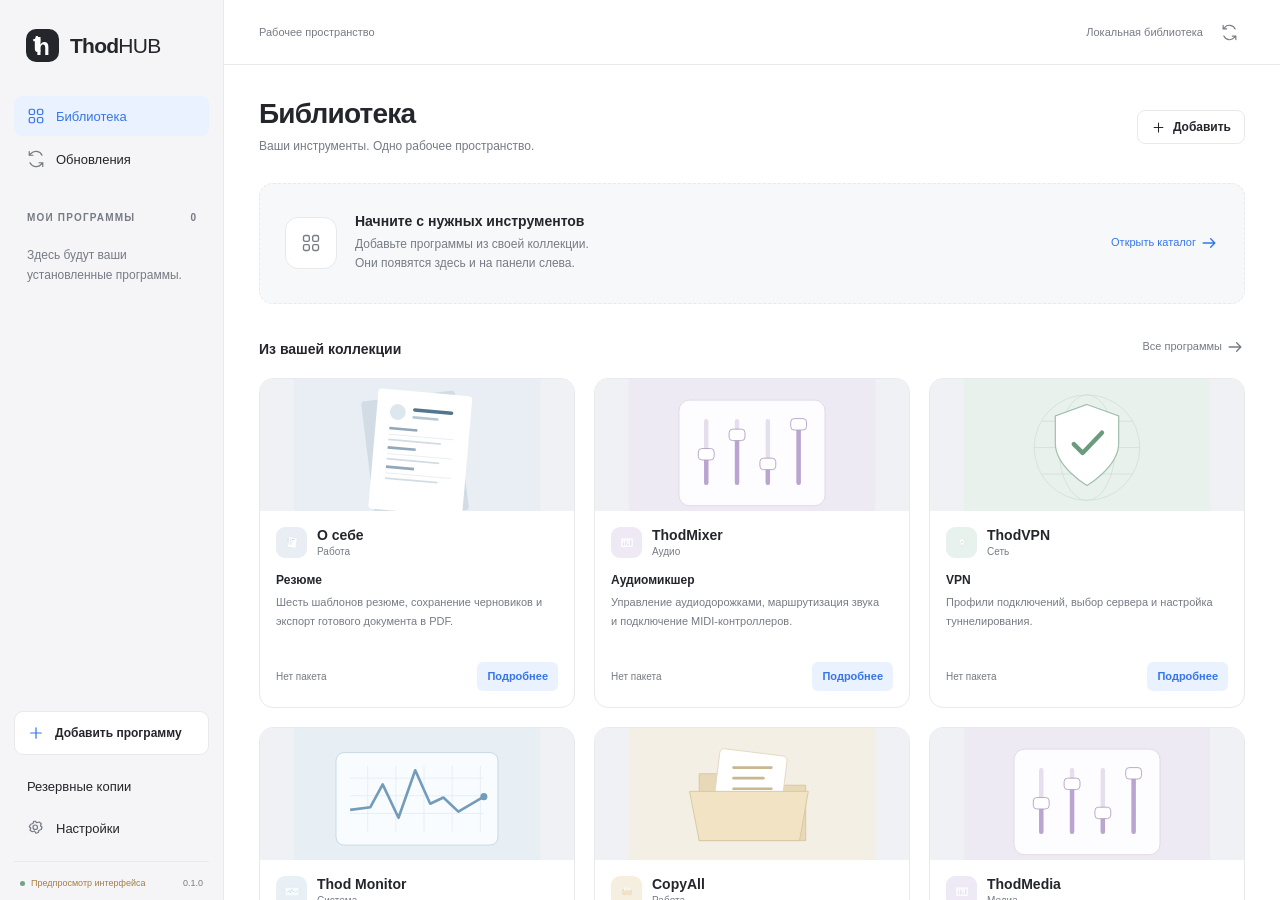
==== commit c574b3ca: "ThodHUB 0.2.1: даты в карточках, чище управление и каталог без лимита API" ====
--- a/src/ThodHub/wwwroot/index.html
+++ b/src/ThodHub/wwwroot/index.html
@@ -38,7 +38,7 @@
   <dialog id="details-dialog" class="small-dialog" aria-labelledby="details-title"><div id="details-content"></div></dialog>
   <dialog id="update-dialog" class="small-dialog update-dialog" aria-labelledby="update-title"><div class="dialog-head"><div><div class="eyebrow">ДОСТУПНО ОБНОВЛЕНИЕ</div><h2 id="update-title">Обновление программы</h2></div><button class="icon-button close-dialog" aria-label="Закрыть"></button></div><div id="update-content" class="update-content"></div></dialog>
   <dialog id="hub-update-dialog" class="small-dialog update-dialog" aria-labelledby="hub-update-title"><div class="dialog-head"><div><div class="eyebrow">ОБНОВЛЕНИЕ ХАБА</div><h2 id="hub-update-title">ThodHUB</h2></div><button class="icon-button close-dialog" aria-label="Закрыть"></button></div><div id="hub-update-content" class="update-content"></div></dialog>
-  <dialog id="remove-dialog" class="small-dialog" aria-labelledby="remove-title"><div class="dialog-head"><h2 id="remove-title">Удалить программу?</h2><button class="icon-button close-dialog" aria-label="Закрыть"></button></div><div class="detail-body"><p id="remove-description"></p><label class="remove-data"><input type="checkbox" id="remove-backup" checked>Сначала сохранить резервную копию конфигов</label><p class="page-subtitle">Копия остаётся локально; при подключённом GitHub отправляется и в приватный репозиторий.</p><label class="remove-data"><input type="checkbox" id="remove-data">Также удалить настройки и данные этой программы</label><p class="page-subtitle">Без этой отметки данные сохранятся для следующей установки.</p><div class="detail-actions"><button id="confirm-remove" class="danger">Удалить программу</button></div></div></dialog>
+  <dialog id="remove-dialog" class="small-dialog" aria-labelledby="remove-title"><div class="dialog-head"><h2 id="remove-title">Удалить?</h2><button class="icon-button close-dialog" aria-label="Закрыть"></button></div><div class="detail-body"><p id="remove-description"></p><label class="remove-data"><input type="checkbox" id="remove-backup" checked>Сохранить резервную копию конфигов</label><label class="remove-data"><input type="checkbox" id="remove-data">Удалить настройки и данные</label><div class="detail-actions"><button id="confirm-remove" class="danger">Удалить</button></div></div></dialog>
   <dialog id="prompt-dialog" aria-labelledby="prompt-title"><div class="dialog-head"><div><div class="eyebrow">ДЛЯ ВАШЕГО АГЕНТА</div><h2 id="prompt-title">Новая программа для хаба</h2></div><button class="icon-button close-dialog" aria-label="Закрыть"></button></div><p class="prompt-intro">Отправьте эту инструкцию агенту. Он уточнит задачу и получит единый контракт подключения.</p><textarea id="prompt-text" readonly aria-label="Промпт для агента" spellcheck="false"></textarea><footer class="dialog-foot"><span>ThodHUB API · 1</span><button id="copy-prompt" class="primary">Скопировать промпт</button></footer></dialog>
   <dialog id="backup-dialog" aria-labelledby="backup-title"><div class="dialog-head"><div><div class="eyebrow">КОНФИГИ И НАСТРОЙКИ</div><h2 id="backup-title">Резервные копии</h2></div><button class="icon-button close-dialog" aria-label="Закрыть">×</button></div><div id="backup-content"></div></dialog>
   <dialog id="restore-dialog" class="small-dialog" aria-labelledby="restore-title"><div class="dialog-head"><h2 id="restore-title">Восстановить настройки?</h2><button class="icon-button close-dialog" aria-label="Закрыть">×</button></div><div class="detail-body"><p id="restore-description"></p><p>Текущие данные будут сохранены отдельной локальной копией, затем заменены выбранной версией. Закройте программу перед восстановлением.</p><div class="detail-actions"><button class="primary" id="confirm-restore">Восстановить</button></div></div></dialog>
--- a/src/ThodHub/wwwroot/styles.css
+++ b/src/ThodHub/wwwroot/styles.css
@@ -75,3 +75,4 @@
 .danger-row strong{font-size:12px}
 .danger-row p{font-size:11px;color:var(--muted);margin:4px 0 0;max-width:300px}
 @media(max-width:520px){.management-grid{grid-template-columns:1fr}}
+.card-foot>.version{min-width:0;overflow:hidden;text-overflow:ellipsis;white-space:nowrap}
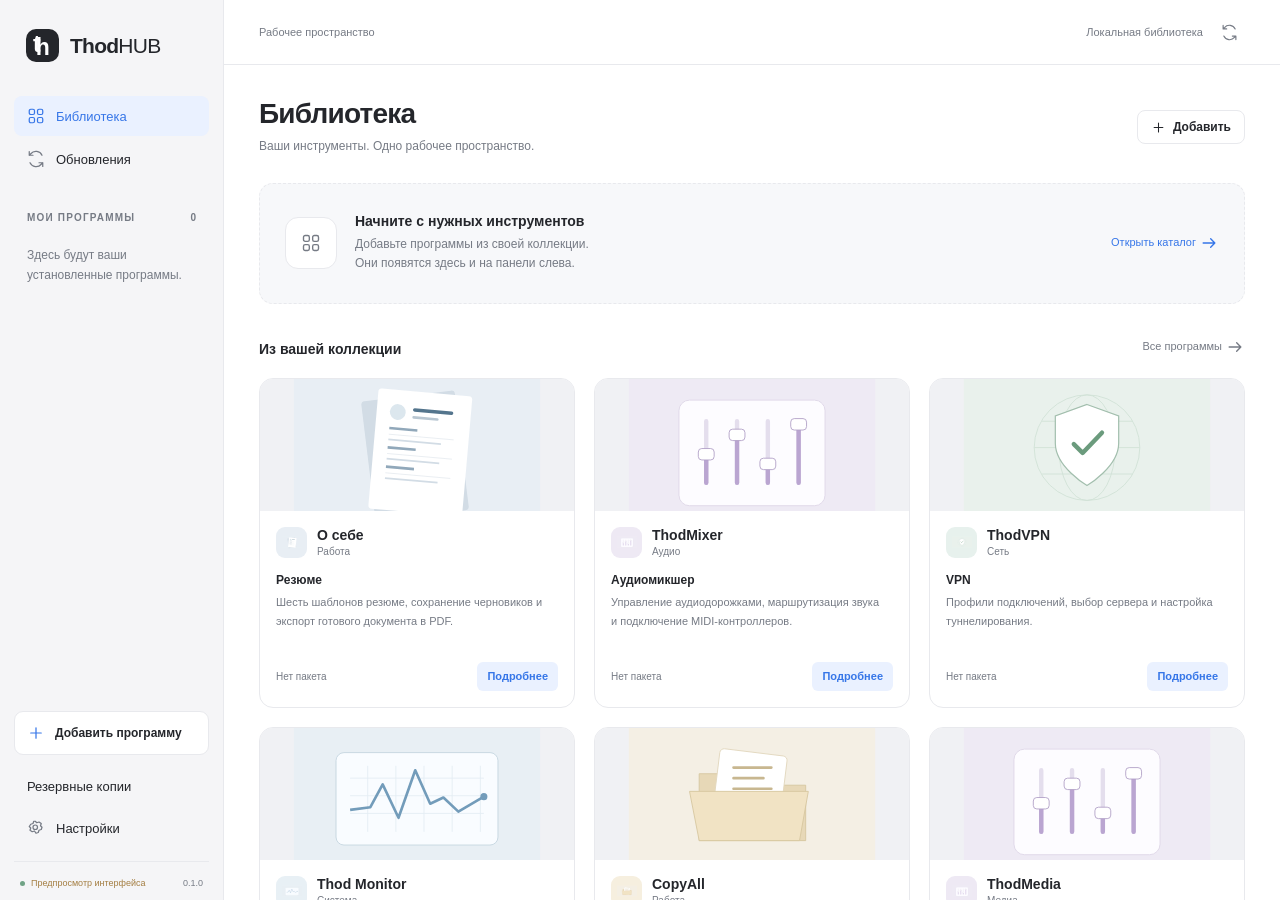
==== commit c0210fca: "ThodHUB 0.2.2: финальная сборка с режимом проверки при запуске" ====
--- a/src/ThodHub/wwwroot/index.html
+++ b/src/ThodHub/wwwroot/index.html
@@ -19,7 +19,7 @@
         <button id="hub-update" class="hub-update" hidden><span class="hub-update-icon"></span><span class="hub-update-text"><strong>Обновление хаба</strong><small id="hub-update-version"></small></span></button>
         <button id="add-app" class="add-app"></button>
         <button id="backup-nav" class="nav-item" data-backups>Резервные копии</button><button id="settings-nav" class="nav-item"></button>
-        <div class="sidebar-foot"><span class="status-dot"></span><span id="foot-state">На вашем компьютере</span><span id="hub-version">0.2.0</span></div>
+        <div class="sidebar-foot"><span class="status-dot"></span><span id="foot-state">На вашем компьютере</span><span id="hub-version">0.2.2</span></div>
       </div>
     </aside>
     <main id="main" tabindex="-1">
--- a/src/ThodHub/wwwroot/styles.css
+++ b/src/ThodHub/wwwroot/styles.css
@@ -1,4 +1,4 @@
-:root{font-family:"Segoe UI Variable Text","Segoe UI",sans-serif;color-scheme:light;--bg:#fff;--side:#f5f5f7;--surface:#f7f8fa;--hover:#eceef2;--text:#24262b;--muted:#767b85;--line:#e8e9ed;--accent:#3676e8;--accent-soft:#eaf1ff;--shadow:0 24px 100px #1b24452b;--radius:14px;font-synthesis:none;font-size:14px}*{box-sizing:border-box}body{margin:0;background:var(--bg);color:var(--text)}body[data-theme=dark]{color-scheme:dark;--bg:#1c1d20;--side:#17181b;--surface:#25262a;--hover:#303238;--text:#ecedf0;--muted:#989ca5;--line:#303136;--accent:#81aaff;--accent-soft:#24344e;--shadow:0 24px 100px #0007}button,input,textarea{font:inherit}button,a,input,textarea{outline-offset:4px}button:focus-visible,a:focus-visible,input:focus-visible,textarea:focus-visible{outline:2px solid var(--accent)}button{cursor:pointer;color:inherit;border:0;background:none}button:disabled{cursor:default;opacity:.5}a{color:var(--accent);text-decoration:none}svg{width:20px;height:20px;flex-shrink:0;vertical-align:middle}button{transition:background .14s,color .14s}button:hover:not(:disabled){background:var(--hover)}[hidden]{display:none!important}.shell{display:flex;height:100vh;min-height:480px;overflow:hidden}.sidebar{width:224px;flex-shrink:0;background:var(--side);border-right:1px solid var(--line);padding:29px 14px 12px;display:flex;flex-direction:column}.brand{display:flex;align-items:center;gap:11px;color:var(--text);font-size:21px;font-weight:650;letter-spacing:-.75px;padding:0 12px;margin-bottom:34px}.brand-light{font-weight:350}.brand-mark{background:var(--text);color:var(--bg);width:33px;height:33px;border-radius:10px;font-size:23px;line-height:30px;font-weight:550;letter-spacing:-5px;padding-left:7px;padding-right:7px}.brand-mark span{position:relative;top:3px}.nav-item{width:100%;display:flex;align-items:center;gap:11px;border-radius:8px;padding:11px 13px;text-align:left;font-weight:500;font-size:13px;margin-bottom:3px;position:relative}.nav-item svg{width:18px;height:18px;color:var(--muted)}.nav-item.active{background:var(--accent-soft);color:var(--accent)}.nav-item.active svg{color:var(--accent)}.counter{margin-left:auto;font-size:11px;background:var(--hover);border-radius:5px;padding:2px 5px}.section-label{font-size:10px;letter-spacing:1.2px;font-weight:600;color:var(--muted);padding:30px 13px 10px;display:flex;justify-content:space-between}.section-label span{letter-spacing:0}.app-list{overflow-y:auto;flex:1;min-height:50px}.sidebar-empty{color:var(--muted);font-size:12px;line-height:1.7;padding:12px 13px}.sidebar-app{position:relative}.sidebar-app .nav-item{padding-right:30px}.sidebar-app .app-icon{width:26px;height:26px;border-radius:7px}.sidebar-app .app-icon svg{width:16px;height:16px}.sidebar-app .label{overflow:hidden;text-overflow:ellipsis;white-space:nowrap}.drag-handle{position:absolute;right:3px;top:7px;color:var(--muted);width:24px;height:30px;opacity:0;font-size:17px;cursor:grab}.sidebar-app:hover .drag-handle,.drag-handle:focus{opacity:1}.sidebar-app.dragging{opacity:.4}.sidebar-app.drag-over{border-top:2px solid var(--accent)}.sidebar-bottom{padding-top:18px}.add-app{display:flex;align-items:center;gap:10px;width:100%;border:1px solid var(--line);border-radius:9px;background:var(--bg);padding:11px 12px;font-size:12px;font-weight:600;margin-bottom:13px}.add-app svg{width:18px;color:var(--accent)}.sidebar-foot{display:flex;align-items:center;gap:6px;padding:16px 6px 0;border-top:1px solid var(--line);font-size:9px;color:var(--muted);margin-top:13px}.sidebar-foot span:last-child{margin-left:auto}.status-dot{width:5px;height:5px;border-radius:50%;background:#70a386}main{flex:1;min-width:0;overflow-y:auto}.toolbar{height:65px;border-bottom:1px solid var(--line);display:flex;align-items:center;justify-content:space-between;padding:0 35px;font-size:11px;color:var(--muted);position:sticky;top:0;z-index:2;background:var(--bg)}.toolbar-actions{display:flex;align-items:center;gap:10px}.icon-button{width:32px;height:32px;display:inline-flex;align-items:center;justify-content:center;border-radius:8px;flex-shrink:0}.icon-button svg{width:17px;height:17px}.spinning svg{animation:rotate 1.2s linear infinite}@keyframes rotate{to{transform:rotate(360deg)}}#page{padding:33px 35px 40px;max-width:1400px;margin:auto}.page-title{display:flex;justify-content:space-between;align-items:center;gap:20px;margin-bottom:27px}h1{font-size:28px;letter-spacing:-.8px;margin:0;font-weight:650}h2{font-size:23px;font-weight:650;letter-spacing:-.5px;margin:4px 0 0}h3{font-size:14px;font-weight:600;margin:0}p{line-height:1.6}.page-subtitle{color:var(--muted);font-size:12px;margin:7px 0 0}.primary,.secondary,.danger{display:inline-flex;align-items:center;justify-content:center;gap:7px;border-radius:8px;min-height:34px;padding:8px 13px;font-size:12px;font-weight:600;white-space:nowrap}.primary{background:var(--accent);color:#fff}.primary:hover:not(:disabled){background:#2866d8}.secondary{border:1px solid var(--line);background:var(--bg)}.danger{color:#c54c4c;border:1px solid #c54c4c44}.primary svg,.secondary svg{width:15px;height:15px}.section-heading{display:flex;justify-content:space-between;align-items:center;margin:28px 0 16px}.section-heading h2{font-size:14px;letter-spacing:0;font-weight:600}.text-button{font-size:11px;color:var(--muted);padding:5px 0;border-radius:4px}.text-button:hover{color:var(--accent)}.empty-library{border:1px dashed var(--line);border-radius:14px;padding:29px 25px;display:flex;gap:18px;align-items:center;background:var(--surface)}.empty-symbol{border:1px solid var(--line);border-radius:13px;width:52px;height:52px;display:grid;place-items:center;background:var(--bg);flex-shrink:0;color:var(--muted)}.empty-library h3{font-size:14px}.empty-library p{font-size:12px;color:var(--muted);margin:6px 0 0;max-width:440px}.empty-library .text-button{color:var(--accent);margin-left:auto;white-space:nowrap}.cards{display:grid;grid-template-columns:repeat(3,minmax(0,1fr));gap:19px}.card{border:1px solid var(--line);border-radius:var(--radius);overflow:hidden;min-width:0;background:var(--bg)}.card-art{height:132px;background:#f0f1f4;position:relative;overflow:hidden;display:flex;align-items:center;justify-content:center}.card-art svg.art{width:100%;height:100%;max-width:280px}.card-art img{width:100%;height:100%;object-fit:cover}.card-body{padding:16px}.card-title{display:flex;gap:10px;align-items:center}.app-icon{width:31px;height:31px;display:inline-flex;align-items:center;justify-content:center;border-radius:9px;flex-shrink:0}.app-icon.resume{color:#64839e;background:#e8eef4}.app-icon.mixer{color:#856b9f;background:#eee9f4}.app-icon.vpn{color:#528d7c;background:#e7f1ed}.app-icon.monitor{color:#487da0;background:#e8f0f5}.app-icon.copy{color:#b18e4c;background:#f6efdf}.card-title .category{font-size:10px;color:var(--muted);margin-top:3px}.card-description{font-size:11px;line-height:1.65;color:var(--muted);margin:13px 0 15px;min-height:37px;display:-webkit-box;-webkit-line-clamp:2;-webkit-box-orient:vertical;overflow:hidden}.card-foot{display:flex;justify-content:space-between;align-items:center;gap:5px}.version{font-size:10px;color:var(--muted)}.card-action{font-size:11px;color:var(--accent);background:var(--accent-soft);border-radius:6px;min-height:29px;padding:5px 10px;font-weight:600}.card-action:hover:not(:disabled){background:var(--hover)}.card-action.preparing{color:var(--muted);background:var(--surface)}.library-note{border-top:1px solid var(--line);display:flex;align-items:center;gap:12px;padding-top:21px;margin-top:28px;color:var(--muted);font-size:11px;line-height:1.6}.library-note svg{width:17px;height:17px}.library-note button{margin-left:auto;color:var(--accent);white-space:nowrap;font-size:11px}.eyebrow{font-size:10px;letter-spacing:1.4px;color:var(--muted);font-weight:600}dialog{border:1px solid var(--line);border-radius:18px;padding:0;background:var(--bg);color:var(--text);box-shadow:var(--shadow);width:min(860px,calc(100vw - 60px));max-height:calc(100vh - 60px);overflow:hidden}dialog::backdrop{background:#14172255;backdrop-filter:blur(5px)}.dialog-head{padding:27px 28px 20px;display:flex;align-items:flex-start;justify-content:space-between;gap:20px}.dialog-head h2{font-size:23px}.catalog-tools{padding:0 28px}.search{display:flex;align-items:center;gap:9px;background:var(--surface);border:1px solid var(--line);border-radius:9px;padding:10px 12px;color:var(--muted)}.search svg{width:17px;height:17px}.search input{border:0;background:none;color:var(--text);flex:1;min-width:0;font-size:12px;outline:0}.search:focus-within{border-color:var(--accent)}kbd{font-size:10px;font-family:inherit;border:1px solid var(--line);padding:2px 4px;border-radius:4px}.filters{display:flex;gap:4px;padding:17px 0 0}.filter{border-radius:6px;padding:6px 11px;font-size:11px;color:var(--muted)}.filter.selected{background:var(--accent-soft);color:var(--accent);font-weight:600}.catalog-results{padding:21px 28px 27px;max-height:calc(100vh - 285px);overflow-y:auto;min-height:160px}.catalog-results .cards{gap:14px}.catalog-results .card-art{height:108px}.catalog-results .card-body{padding:13px}.dialog-foot{border-top:1px solid var(--line);padding:16px 28px;display:flex;align-items:center;justify-content:space-between;gap:14px;color:var(--muted);font-size:10px;background:var(--surface)}.small-dialog{width:480px;overflow-y:auto}.small-dialog .card-art{height:180px}.detail-body{padding:25px}.detail-body h2{margin:10px 0}.detail-body p{color:var(--muted);font-size:13px}.detail-meta{display:grid;grid-template-columns:1fr 1fr;gap:15px;padding:19px 0;border-top:1px solid var(--line);border-bottom:1px solid var(--line);margin:22px 0}.detail-meta dt{color:var(--muted);font-size:10px;margin-bottom:5px}.detail-meta dd{font-size:12px;margin:0}.detail-actions{display:flex;gap:8px;flex-wrap:wrap}.detail-close{position:absolute;right:14px;top:14px;background:var(--bg);z-index:1}.release-notes{white-space:pre-wrap;max-height:180px;overflow:auto;line-height:1.6;font-size:12px;color:var(--muted);padding:12px;background:var(--surface);border-radius:8px}.settings-section{margin:25px 0 32px}.settings-section h2{font-size:13px;letter-spacing:0;margin:0 0 13px}.settings-rows{border-top:1px solid var(--line)}.settings-row{display:flex;align-items:center;justify-content:space-between;gap:24px;padding:20px 0;border-bottom:1px solid var(--line)}.settings-row h3{font-size:12px}.settings-row p{font-size:11px;color:var(--muted);margin:5px 0 0;max-width:440px;overflow-wrap:anywhere}.theme-options{display:flex;gap:9px}.theme-option{border:1px solid var(--line);border-radius:9px;width:86px;padding:7px;font-size:10px;color:var(--muted)}.theme-option.selected{border-color:var(--accent);color:var(--accent);background:var(--accent-soft)}.theme-preview{display:flex;height:43px;border-radius:5px;overflow:hidden;border:1px solid #d6d8de;background:#fff;margin-bottom:7px}.theme-preview:before{content:"";width:22%;background:#e9eaef;border-right:1px solid #d6d8de}.theme-preview:after{content:"";margin:9px 6px;width:38px;height:4px;background:#d8dce5;box-shadow:0 8px 0 #e8eaf0,0 16px 0 #e8eaf0}.theme-preview.dark{background:#24252a;border-color:#45464e}.theme-preview.dark:before{background:#17181b;border-color:#45464e}.theme-preview.dark:after{background:#777b85;box-shadow:0 8px 0 #45464e,0 16px 0 #45464e}.theme-preview.system{background:linear-gradient(110deg,#fff 50%,#24252a 50%)}.switch{position:relative;display:block;width:34px;height:20px}.switch input{opacity:0;position:absolute;width:100%;height:100%;margin:0;cursor:pointer;z-index:1}.switch span{display:block;width:34px;height:20px;border-radius:20px;background:var(--hover)}.switch span:after{content:"";width:14px;height:14px;border-radius:50%;position:absolute;left:3px;top:3px;background:white;box-shadow:0 1px 3px #0003;transition:transform .15s}.switch input:checked+span{background:var(--accent)}.switch input:checked+span:after{transform:translateX(14px)}.switch input:focus-visible+span{outline:2px solid var(--accent);outline-offset:3px}.prompt-intro{font-size:12px;color:var(--muted);padding:0 28px;margin:0 0 18px}#prompt-text{display:block;width:calc(100% - 56px);margin:0 28px 24px;border:1px solid var(--line);border-radius:10px;background:var(--surface);color:var(--text);padding:18px;resize:vertical;height:320px;line-height:1.7;font-family:Consolas,monospace;font-size:11px}#notice{margin:18px 35px 0;background:var(--surface);padding:12px 15px;border-radius:9px;font-size:12px;line-height:1.6;border:1px solid var(--line);color:var(--muted)}#toast{position:fixed;bottom:24px;left:calc(50% + 100px);transform:translateX(-50%);max-width:540px;padding:13px 20px;border:1px solid var(--line);background:var(--text);color:var(--bg);border-radius:11px;font-size:12px;box-shadow:var(--shadow);z-index:10}.empty-results{text-align:center;padding:40px 15px;color:var(--muted);font-size:13px}.update-row{display:flex;align-items:center;gap:14px;border-bottom:1px solid var(--line);padding:20px 0}.update-row p{color:var(--muted);font-size:11px;margin:4px 0}.update-row button{margin-left:auto}.order-list{margin:12px 0}.order-row{display:flex;align-items:center;gap:10px;padding:8px;border-bottom:1px solid var(--line)}.order-row span{flex:1;font-size:12px}.progress-track{height:3px;background:var(--line);border-radius:3px;overflow:hidden;margin-top:12px}.progress-track span{display:block;height:100%;background:var(--accent)}#module-area{height:calc(100vh - 65px);display:flex;flex-direction:column}#module-toolbar{height:52px;display:flex;align-items:center;gap:12px;padding:0 22px;border-bottom:1px solid var(--line);font-size:12px;flex-shrink:0}#module-toolbar .version{margin-left:auto}#module-frame{border:0;width:100%;flex:1;background:var(--bg)}.permission-list{font-size:12px;line-height:1.8;color:var(--muted);padding-left:18px}.preview-badge{color:#a47e42}.loading-placeholder{border-radius:12px;height:190px;background:var(--surface);margin-top:30px}.narrow-label{display:none}@media(max-width:1000px){.sidebar{width:195px;padding-left:10px;padding-right:10px}#page{padding:27px 25px}.toolbar{padding:0 25px}.cards{gap:13px}.card-art{height:110px}.card-body{padding:13px}.card-title{gap:7px}.card-title h3{font-size:12px}.empty-library{padding:23px 19px}.empty-library .text-button{display:none}.card-foot{flex-wrap:wrap;gap:8px}.settings-row{gap:16px}.theme-option{width:72px}}@media(max-width:850px){.cards{grid-template-columns:repeat(2,minmax(0,1fr))}.catalog-results .cards{grid-template-columns:repeat(2,minmax(0,1fr))}.toolbar #sync-label{display:none}.settings-row{align-items:flex-start;flex-wrap:wrap}.brand{font-size:19px}.page-title{gap:10px}h1{font-size:25px}.library-note{align-items:flex-start;flex-wrap:wrap}.library-note button{margin-left:29px}}@media(prefers-reduced-motion:reduce){*,*:before,*:after{transition:none!important;animation:none!important;scroll-behavior:auto!important}}
+:root{font-family:"Segoe UI Variable Text","Segoe UI",sans-serif;color-scheme:light;--bg:#fff;--side:#f5f5f7;--surface:#f7f8fa;--hover:#eceef2;--text:#24262b;--muted:#767b85;--line:#e8e9ed;--accent:#3676e8;--accent-soft:#eaf1ff;--shadow:0 24px 100px #1b24452b;--radius:14px;font-synthesis:none;font-size:14px}*{box-sizing:border-box}body{margin:0;background:var(--bg);color:var(--text)}body[data-theme=dark]{color-scheme:dark;--bg:#1c1d20;--side:#17181b;--surface:#25262a;--hover:#303238;--text:#ecedf0;--muted:#989ca5;--line:#303136;--accent:#81aaff;--accent-soft:#24344e;--shadow:0 24px 100px #0007}button,input,textarea{font:inherit}button,a,input,textarea{outline-offset:4px}button:focus-visible,a:focus-visible,input:focus-visible,textarea:focus-visible{outline:2px solid var(--accent)}button{cursor:pointer;color:inherit;border:0;background:none}button:disabled{cursor:default;opacity:.5}a{color:var(--accent);text-decoration:none}svg{width:20px;height:20px;flex-shrink:0;vertical-align:middle}button{transition:background .14s,color .14s}button:hover:not(:disabled){background:var(--hover)}[hidden]{display:none!important}.shell{display:flex;height:100vh;min-height:480px;overflow:hidden}.sidebar{width:224px;flex-shrink:0;background:var(--side);border-right:1px solid var(--line);padding:29px 14px 12px;display:flex;flex-direction:column}.brand{display:flex;align-items:center;gap:11px;color:var(--text);font-size:21px;font-weight:650;letter-spacing:-.75px;padding:0 12px;margin-bottom:34px}.brand-light{font-weight:350}.brand-mark{background:var(--text);color:var(--bg);width:33px;height:33px;border-radius:10px;font-size:23px;line-height:30px;font-weight:550;letter-spacing:-5px;padding-left:7px;padding-right:7px}.brand-mark span{position:relative;top:3px}.nav-item{width:100%;display:flex;align-items:center;gap:11px;border-radius:8px;padding:11px 13px;text-align:left;font-weight:500;font-size:13px;margin-bottom:3px;position:relative}.nav-item svg{width:18px;height:18px;color:var(--muted)}.nav-item.active{background:var(--accent-soft);color:var(--accent)}.nav-item.active svg{color:var(--accent)}.counter{margin-left:auto;font-size:11px;background:var(--hover);border-radius:5px;padding:2px 5px}.section-label{font-size:10px;letter-spacing:1.2px;font-weight:600;color:var(--muted);padding:30px 13px 10px;display:flex;justify-content:space-between}.section-label span{letter-spacing:0}.app-list{overflow-y:auto;flex:1;min-height:50px}.sidebar-empty{color:var(--muted);font-size:12px;line-height:1.7;padding:12px 13px}.sidebar-app{position:relative}.sidebar-app .nav-item{padding-right:30px}.sidebar-app .app-icon{width:26px;height:26px;border-radius:7px}.sidebar-app .app-icon svg{width:16px;height:16px}.sidebar-app .label{overflow:hidden;text-overflow:ellipsis;white-space:nowrap}.drag-handle{position:absolute;right:3px;top:7px;color:var(--muted);width:24px;height:30px;opacity:0;font-size:17px;cursor:grab}.sidebar-app:hover .drag-handle,.drag-handle:focus{opacity:1}.sidebar-app.dragging{opacity:.4}.sidebar-app.drag-over{border-top:2px solid var(--accent)}.sidebar-bottom{padding-top:18px}.add-app{display:flex;align-items:center;gap:10px;width:100%;border:1px solid var(--line);border-radius:9px;background:var(--bg);padding:11px 12px;font-size:12px;font-weight:600;margin-bottom:13px}.add-app svg{width:18px;color:var(--accent)}.sidebar-foot{display:flex;align-items:center;gap:6px;padding:16px 6px 0;border-top:1px solid var(--line);font-size:9px;color:var(--muted);margin-top:13px}.sidebar-foot span:last-child{margin-left:auto}.status-dot{width:5px;height:5px;border-radius:50%;background:#70a386}main{flex:1;min-width:0;overflow-y:auto}.toolbar{height:65px;border-bottom:1px solid var(--line);display:flex;align-items:center;justify-content:space-between;padding:0 35px;font-size:11px;color:var(--muted);position:sticky;top:0;z-index:2;background:var(--bg)}.toolbar-actions{display:flex;align-items:center;gap:10px}.icon-button{width:32px;height:32px;display:inline-flex;align-items:center;justify-content:center;border-radius:8px;flex-shrink:0}.icon-button svg{width:17px;height:17px}.spinning svg{animation:rotate 1.2s linear infinite}@keyframes rotate{to{transform:rotate(360deg)}}#page{padding:33px 35px 40px;max-width:1400px;margin:auto}.page-title{display:flex;justify-content:space-between;align-items:center;gap:20px;margin-bottom:27px}h1{font-size:28px;letter-spacing:-.8px;margin:0;font-weight:650}h2{font-size:23px;font-weight:650;letter-spacing:-.5px;margin:4px 0 0}h3{font-size:14px;font-weight:600;margin:0}p{line-height:1.6}.page-subtitle{color:var(--muted);font-size:12px;margin:7px 0 0}.primary,.secondary,.danger{display:inline-flex;align-items:center;justify-content:center;gap:7px;border-radius:8px;min-height:34px;padding:8px 13px;font-size:12px;font-weight:600;white-space:nowrap}.primary{background:var(--accent);color:#fff}.primary:hover:not(:disabled){background:#2866d8}.secondary{border:1px solid var(--line);background:var(--bg)}.danger{color:#c54c4c;border:1px solid #c54c4c44}.primary svg,.secondary svg{width:15px;height:15px}.section-heading{display:flex;justify-content:space-between;align-items:center;margin:28px 0 16px}.section-heading h2{font-size:14px;letter-spacing:0;font-weight:600}.text-button{font-size:11px;color:var(--muted);padding:5px 0;border-radius:4px}.text-button:hover{color:var(--accent)}.empty-library{border:1px dashed var(--line);border-radius:14px;padding:29px 25px;display:flex;gap:18px;align-items:center;background:var(--surface)}.empty-symbol{border:1px solid var(--line);border-radius:13px;width:52px;height:52px;display:grid;place-items:center;background:var(--bg);flex-shrink:0;color:var(--muted)}.empty-library h3{font-size:14px}.empty-library p{font-size:12px;color:var(--muted);margin:6px 0 0;max-width:440px}.empty-library .text-button{color:var(--accent);margin-left:auto;white-space:nowrap}.cards{display:grid;grid-template-columns:repeat(3,minmax(0,1fr));gap:19px}.card{border:1px solid var(--line);border-radius:var(--radius);overflow:hidden;min-width:0;background:var(--bg)}.card-art{height:132px;background:#f0f1f4;position:relative;overflow:hidden;display:flex;align-items:center;justify-content:center}.card-art svg.art{width:100%;height:100%;max-width:280px}.card-art img{width:100%;height:100%;object-fit:cover}.card-body{padding:16px}.card-title{display:flex;gap:10px;align-items:center}.app-icon{width:31px;height:31px;display:inline-flex;align-items:center;justify-content:center;border-radius:9px;flex-shrink:0}.app-icon.resume{color:#64839e;background:#e8eef4}.app-icon.mixer{color:#856b9f;background:#eee9f4}.app-icon.vpn{color:#528d7c;background:#e7f1ed}.app-icon.monitor{color:#487da0;background:#e8f0f5}.app-icon.copy{color:#b18e4c;background:#f6efdf}.card-title .category{font-size:10px;color:var(--muted);margin-top:3px}.card-description{font-size:11px;line-height:1.65;color:var(--muted);margin:13px 0 15px;min-height:37px;display:-webkit-box;-webkit-line-clamp:2;-webkit-box-orient:vertical;overflow:hidden}.card-foot{display:flex;justify-content:space-between;align-items:center;gap:5px}.version{font-size:10px;color:var(--muted)}.card-action{font-size:11px;color:var(--accent);background:var(--accent-soft);border-radius:6px;min-height:29px;padding:5px 10px;font-weight:600}.card-action:hover:not(:disabled){background:var(--hover)}.card-action.preparing{color:var(--muted);background:var(--surface)}.library-note{border-top:1px solid var(--line);display:flex;align-items:center;gap:12px;padding-top:21px;margin-top:28px;color:var(--muted);font-size:11px;line-height:1.6}.library-note svg{width:17px;height:17px}.library-note button{margin-left:auto;color:var(--accent);white-space:nowrap;font-size:11px}.eyebrow{font-size:10px;letter-spacing:1.4px;color:var(--muted);font-weight:600}dialog{border:1px solid var(--line);border-radius:18px;padding:0;background:var(--bg);color:var(--text);box-shadow:var(--shadow);width:min(860px,calc(100vw - 60px));max-height:calc(100vh - 60px);overflow:hidden}dialog::backdrop{background:#14172255;backdrop-filter:blur(5px)}.dialog-head{padding:27px 28px 20px;display:flex;align-items:flex-start;justify-content:space-between;gap:20px}.dialog-head h2{font-size:23px}.catalog-tools{padding:0 28px}.search{display:flex;align-items:center;gap:9px;background:var(--surface);border:1px solid var(--line);border-radius:9px;padding:10px 12px;color:var(--muted)}.search svg{width:17px;height:17px}.search input{border:0;background:none;color:var(--text);flex:1;min-width:0;font-size:12px;outline:0}.search:focus-within{border-color:var(--accent)}kbd{font-size:10px;font-family:inherit;border:1px solid var(--line);padding:2px 4px;border-radius:4px}.filters{display:flex;gap:4px;padding:17px 0 0}.filter{border-radius:6px;padding:6px 11px;font-size:11px;color:var(--muted)}.filter.selected{background:var(--accent-soft);color:var(--accent);font-weight:600}.catalog-results{padding:21px 28px 27px;max-height:calc(100vh - 285px);overflow-y:auto;min-height:160px}.catalog-results .cards{gap:14px}.catalog-results .card-art{height:108px}.catalog-results .card-body{padding:13px}.dialog-foot{border-top:1px solid var(--line);padding:16px 28px;display:flex;align-items:center;justify-content:space-between;gap:14px;color:var(--muted);font-size:10px;background:var(--surface)}.small-dialog{width:480px;overflow-y:auto}.small-dialog .card-art{height:180px}.detail-body{padding:25px}.detail-body h2{margin:10px 0}.detail-body p{color:var(--muted);font-size:13px}.detail-meta{display:grid;grid-template-columns:1fr 1fr;gap:15px;padding:19px 0;border-top:1px solid var(--line);border-bottom:1px solid var(--line);margin:22px 0}.detail-meta dt{color:var(--muted);font-size:10px;margin-bottom:5px}.detail-meta dd{font-size:12px;margin:0}.detail-actions{display:flex;gap:8px;flex-wrap:wrap}.detail-close{position:absolute;right:14px;top:14px;background:var(--bg);z-index:1}.release-notes{white-space:pre-wrap;max-height:180px;overflow:auto;line-height:1.6;font-size:12px;color:var(--muted);padding:12px;background:var(--surface);border-radius:8px}.settings-section{margin:25px 0 32px}.settings-section h2{font-size:13px;letter-spacing:0;margin:0 0 13px}.settings-rows{border-top:1px solid var(--line)}.settings-row{display:flex;align-items:center;justify-content:space-between;gap:24px;padding:20px 0;border-bottom:1px solid var(--line)}.settings-row h3{font-size:12px}.settings-row p{font-size:11px;color:var(--muted);margin:5px 0 0;max-width:440px;overflow-wrap:anywhere}.settings-select{font:inherit;color:var(--text);background:var(--surface);border:1px solid var(--line);border-radius:8px;padding:8px 10px;min-width:230px;cursor:pointer}.theme-options{display:flex;gap:9px}.theme-option{border:1px solid var(--line);border-radius:9px;width:86px;padding:7px;font-size:10px;color:var(--muted)}.theme-option.selected{border-color:var(--accent);color:var(--accent);background:var(--accent-soft)}.theme-preview{display:flex;height:43px;border-radius:5px;overflow:hidden;border:1px solid #d6d8de;background:#fff;margin-bottom:7px}.theme-preview:before{content:"";width:22%;background:#e9eaef;border-right:1px solid #d6d8de}.theme-preview:after{content:"";margin:9px 6px;width:38px;height:4px;background:#d8dce5;box-shadow:0 8px 0 #e8eaf0,0 16px 0 #e8eaf0}.theme-preview.dark{background:#24252a;border-color:#45464e}.theme-preview.dark:before{background:#17181b;border-color:#45464e}.theme-preview.dark:after{background:#777b85;box-shadow:0 8px 0 #45464e,0 16px 0 #45464e}.theme-preview.system{background:linear-gradient(110deg,#fff 50%,#24252a 50%)}.switch{position:relative;display:block;width:34px;height:20px}.switch input{opacity:0;position:absolute;width:100%;height:100%;margin:0;cursor:pointer;z-index:1}.switch span{display:block;width:34px;height:20px;border-radius:20px;background:var(--hover)}.switch span:after{content:"";width:14px;height:14px;border-radius:50%;position:absolute;left:3px;top:3px;background:white;box-shadow:0 1px 3px #0003;transition:transform .15s}.switch input:checked+span{background:var(--accent)}.switch input:checked+span:after{transform:translateX(14px)}.switch input:focus-visible+span{outline:2px solid var(--accent);outline-offset:3px}.prompt-intro{font-size:12px;color:var(--muted);padding:0 28px;margin:0 0 18px}#prompt-text{display:block;width:calc(100% - 56px);margin:0 28px 24px;border:1px solid var(--line);border-radius:10px;background:var(--surface);color:var(--text);padding:18px;resize:vertical;height:320px;line-height:1.7;font-family:Consolas,monospace;font-size:11px}#notice{margin:18px 35px 0;background:var(--surface);padding:12px 15px;border-radius:9px;font-size:12px;line-height:1.6;border:1px solid var(--line);color:var(--muted)}#toast{position:fixed;bottom:24px;left:calc(50% + 100px);transform:translateX(-50%);max-width:540px;padding:13px 20px;border:1px solid var(--line);background:var(--text);color:var(--bg);border-radius:11px;font-size:12px;box-shadow:var(--shadow);z-index:10}.empty-results{text-align:center;padding:40px 15px;color:var(--muted);font-size:13px}.update-row{display:flex;align-items:center;gap:14px;border-bottom:1px solid var(--line);padding:20px 0}.update-row p{color:var(--muted);font-size:11px;margin:4px 0}.update-row button{margin-left:auto}.progress-track{height:3px;background:var(--line);border-radius:3px;overflow:hidden;margin-top:12px}.progress-track span{display:block;height:100%;background:var(--accent)}#module-area{height:calc(100vh - 65px);display:flex;flex-direction:column}#module-toolbar{height:52px;display:flex;align-items:center;gap:12px;padding:0 22px;border-bottom:1px solid var(--line);font-size:12px;flex-shrink:0}#module-toolbar .version{margin-left:auto}#module-frame{border:0;width:100%;flex:1;background:var(--bg)}.permission-list{font-size:12px;line-height:1.8;color:var(--muted);padding-left:18px}.preview-badge{color:#a47e42}.loading-placeholder{border-radius:12px;height:190px;background:var(--surface);margin-top:30px}.narrow-label{display:none}@media(max-width:1000px){.sidebar{width:195px;padding-left:10px;padding-right:10px}#page{padding:27px 25px}.toolbar{padding:0 25px}.cards{gap:13px}.card-art{height:110px}.card-body{padding:13px}.card-title{gap:7px}.card-title h3{font-size:12px}.empty-library{padding:23px 19px}.empty-library .text-button{display:none}.card-foot{flex-wrap:wrap;gap:8px}.settings-row{gap:16px}.theme-option{width:72px}}@media(max-width:850px){.cards{grid-template-columns:repeat(2,minmax(0,1fr))}.catalog-results .cards{grid-template-columns:repeat(2,minmax(0,1fr))}.toolbar #sync-label{display:none}.settings-row{align-items:flex-start;flex-wrap:wrap}.brand{font-size:19px}.page-title{gap:10px}h1{font-size:25px}.library-note{align-items:flex-start;flex-wrap:wrap}.library-note button{margin-left:29px}}@media(prefers-reduced-motion:reduce){*,*:before,*:after{transition:none!important;animation:none!important;scroll-behavior:auto!important}}
 
 .standalone-hero{display:grid;grid-template-columns:260px 1fr;gap:32px;align-items:center;padding:25px 0 35px;border-bottom:1px solid var(--line)}.standalone-art{height:200px;border-radius:16px;overflow:hidden;background:var(--surface);display:grid;place-items:center}.standalone-art svg{width:100%;height:100%}.standalone-hero h2{margin:10px 0}.standalone-hero p{color:var(--muted);font-size:13px;max-width:450px}.standalone-hero .primary{margin-top:10px}.remove-data{font-size:12px;display:flex;align-items:center;gap:10px;line-height:1.6;margin:20px 0 10px}.module-fullscreen .sidebar,.module-fullscreen .toolbar,.module-fullscreen #notice{display:none!important}.module-fullscreen #module-area{height:100vh}.module-fullscreen #module-toolbar{height:44px}.module-fullscreen #module-frame{height:calc(100vh - 44px)}@media(max-width:900px){.standalone-hero{grid-template-columns:180px 1fr;gap:22px}.standalone-art{height:170px}}
 .card-description strong{display:block;font-size:12px;font-weight:650;color:var(--text);margin-bottom:3px}.card-description span{display:block}.card-description{min-height:70px!important}.package-meta{display:flex;flex-wrap:wrap;align-items:center;gap:4px 8px}.package-meta>span{white-space:nowrap}.package-meta>span+span:before{content:"·";margin-right:8px}.sidebar-app.downloading{opacity:.62;position:relative;margin-bottom:5px}.sidebar-app.downloading .label small{display:block;font-size:10px;font-weight:400;color:var(--muted);margin-top:3px}.sidebar-progress{height:2px;margin:0 12px 0 46px;background:var(--line);overflow:hidden;border-radius:2px}.sidebar-progress i{display:block;height:100%;width:var(--progress,0%);background:var(--accent);transition:width .15s linear}.danger{background:#b92f3a!important;color:#fff!important;border-color:#b92f3a!important}.danger:hover{background:#a32630!important}#backup-dialog{width:min(900px,calc(100vw - 48px))}#backup-content{overflow:auto;max-height:70vh}.backup-body{padding:22px 28px}.backup-controls{display:flex;gap:10px;align-items:end;flex-wrap:wrap;margin:12px 0}.backup-body label{display:flex;flex-direction:column;gap:7px;font-size:12px;flex:1}.backup-body select,.backup-body input{font:inherit;color:var(--text);background:var(--surface);border:1px solid var(--line);border-radius:7px;padding:9px;min-width:180px}.backup-row{display:flex;align-items:center;justify-content:space-between;gap:16px;padding:14px 0;border-bottom:1px solid var(--line)}.backup-row strong{font-size:13px}.backup-row small{display:block;color:var(--muted);font-size:11px;margin-top:5px}.backup-history{margin:20px 0}.backup-connection{border:1px solid var(--line);border-radius:10px;padding:16px;margin:18px 0}.backup-body summary{cursor:pointer;font-size:13px;margin-bottom:12px}.backup-status,.backup-warning{font-size:13px;line-height:1.6;margin:16px;color:var(--muted)}.remove-data{display:flex;align-items:center;gap:8px;margin:15px 0}
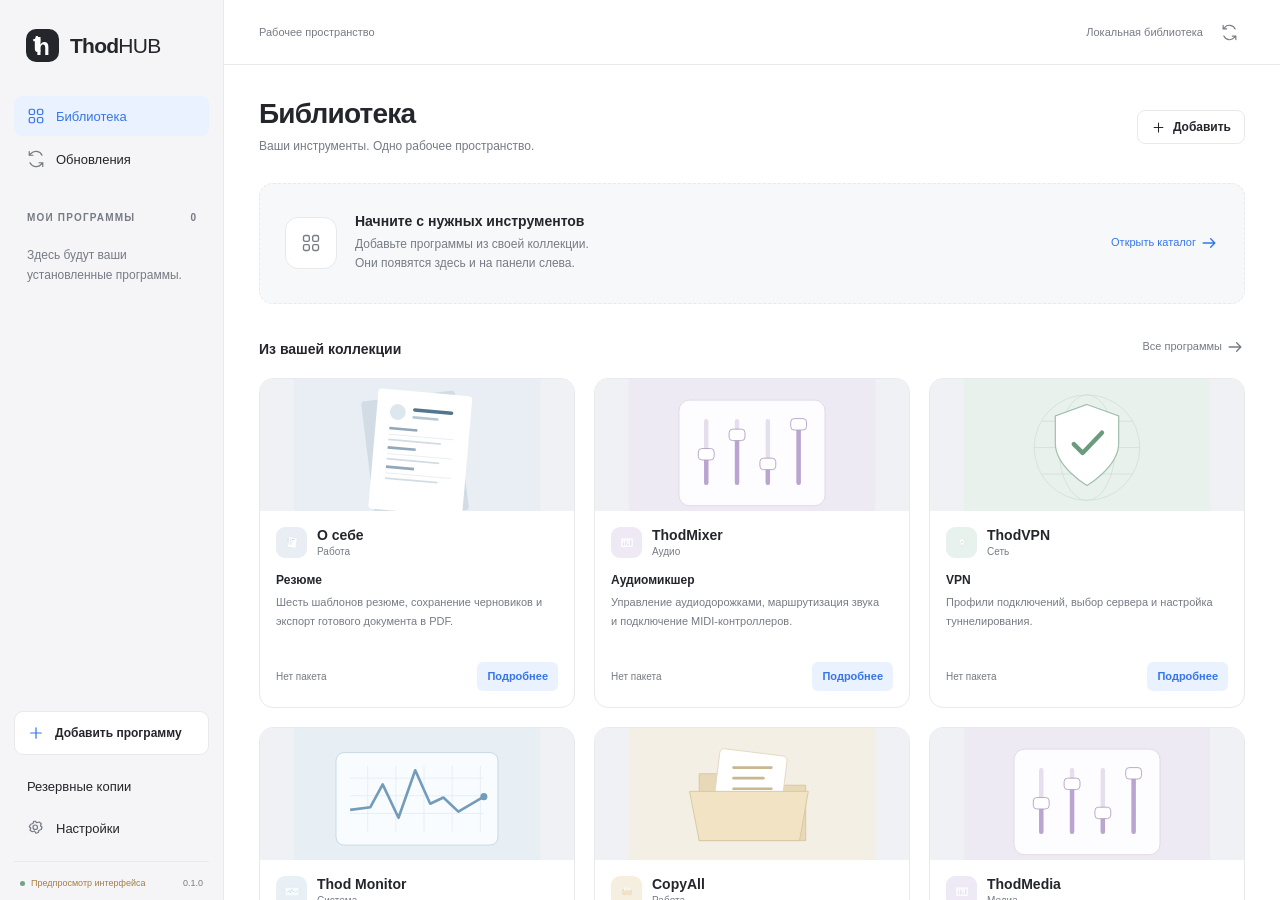
==== commit 976ee135: "ThodHUB 0.2.3: хаб скачивает и устанавливает обновления сам" ====
--- a/src/ThodHub/wwwroot/index.html
+++ b/src/ThodHub/wwwroot/index.html
@@ -19,7 +19,7 @@
         <button id="hub-update" class="hub-update" hidden><span class="hub-update-icon"></span><span class="hub-update-text"><strong>Обновление хаба</strong><small id="hub-update-version"></small></span></button>
         <button id="add-app" class="add-app"></button>
         <button id="backup-nav" class="nav-item" data-backups>Резервные копии</button><button id="settings-nav" class="nav-item"></button>
-        <div class="sidebar-foot"><span class="status-dot"></span><span id="foot-state">На вашем компьютере</span><span id="hub-version">0.2.2</span></div>
+        <div class="sidebar-foot"><span class="status-dot"></span><span id="foot-state">На вашем компьютере</span><span id="hub-version">0.2.3</span></div>
       </div>
     </aside>
     <main id="main" tabindex="-1">
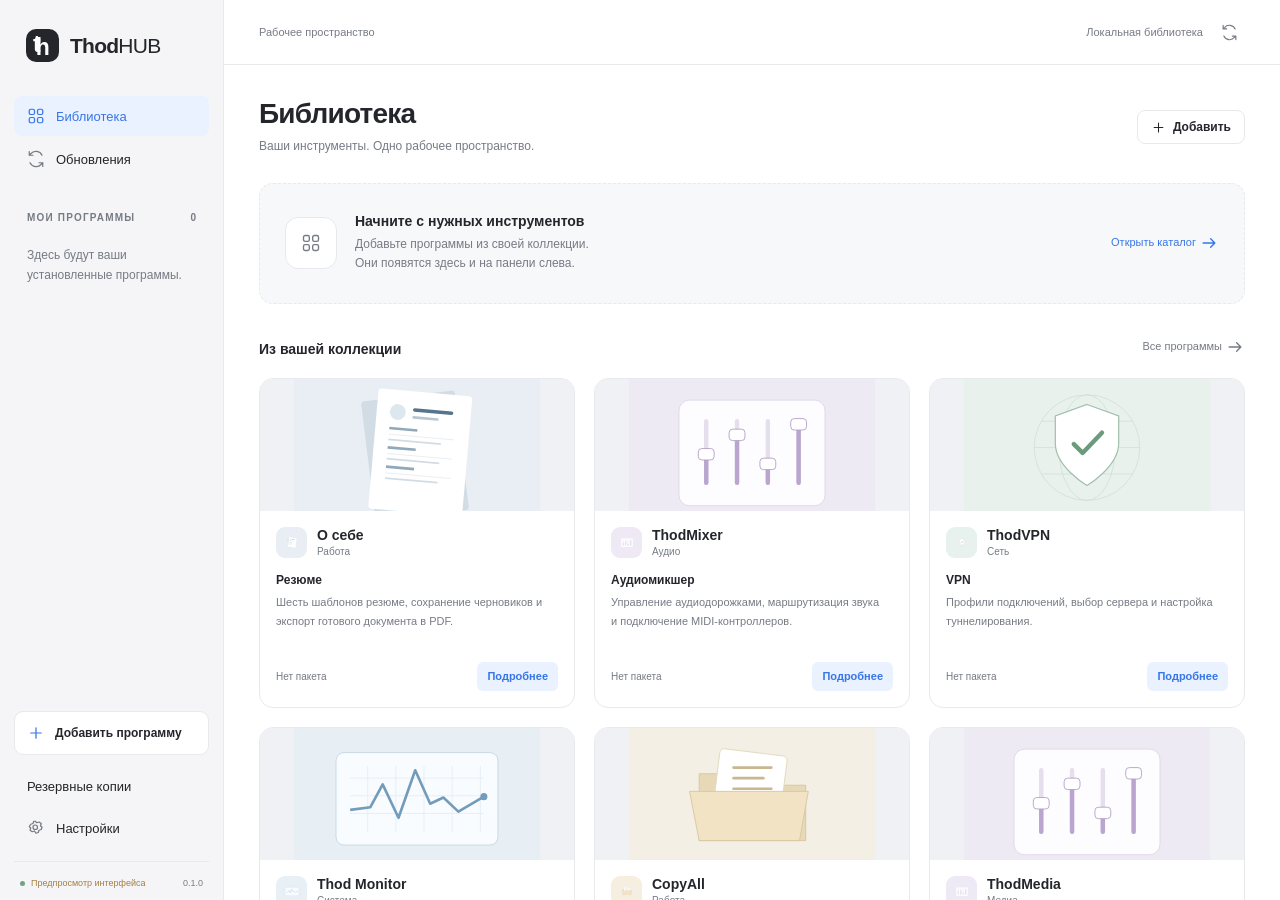
==== commit ebb2e2b9: "Добавить трей и меню завершения ThodHUB 0.2.4" ====
--- a/src/ThodHub/wwwroot/index.html
+++ b/src/ThodHub/wwwroot/index.html
@@ -19,7 +19,7 @@
         <button id="hub-update" class="hub-update" hidden><span class="hub-update-icon"></span><span class="hub-update-text"><strong>Обновление хаба</strong><small id="hub-update-version"></small></span></button>
         <button id="add-app" class="add-app"></button>
         <button id="backup-nav" class="nav-item" data-backups>Резервные копии</button><button id="settings-nav" class="nav-item"></button>
-        <div class="sidebar-foot"><span class="status-dot"></span><span id="foot-state">На вашем компьютере</span><span id="hub-version">0.2.3</span></div>
+        <div class="sidebar-foot"><span class="status-dot"></span><span id="foot-state">На вашем компьютере</span><span id="hub-version">0.2.4</span></div>
       </div>
     </aside>
     <main id="main" tabindex="-1">
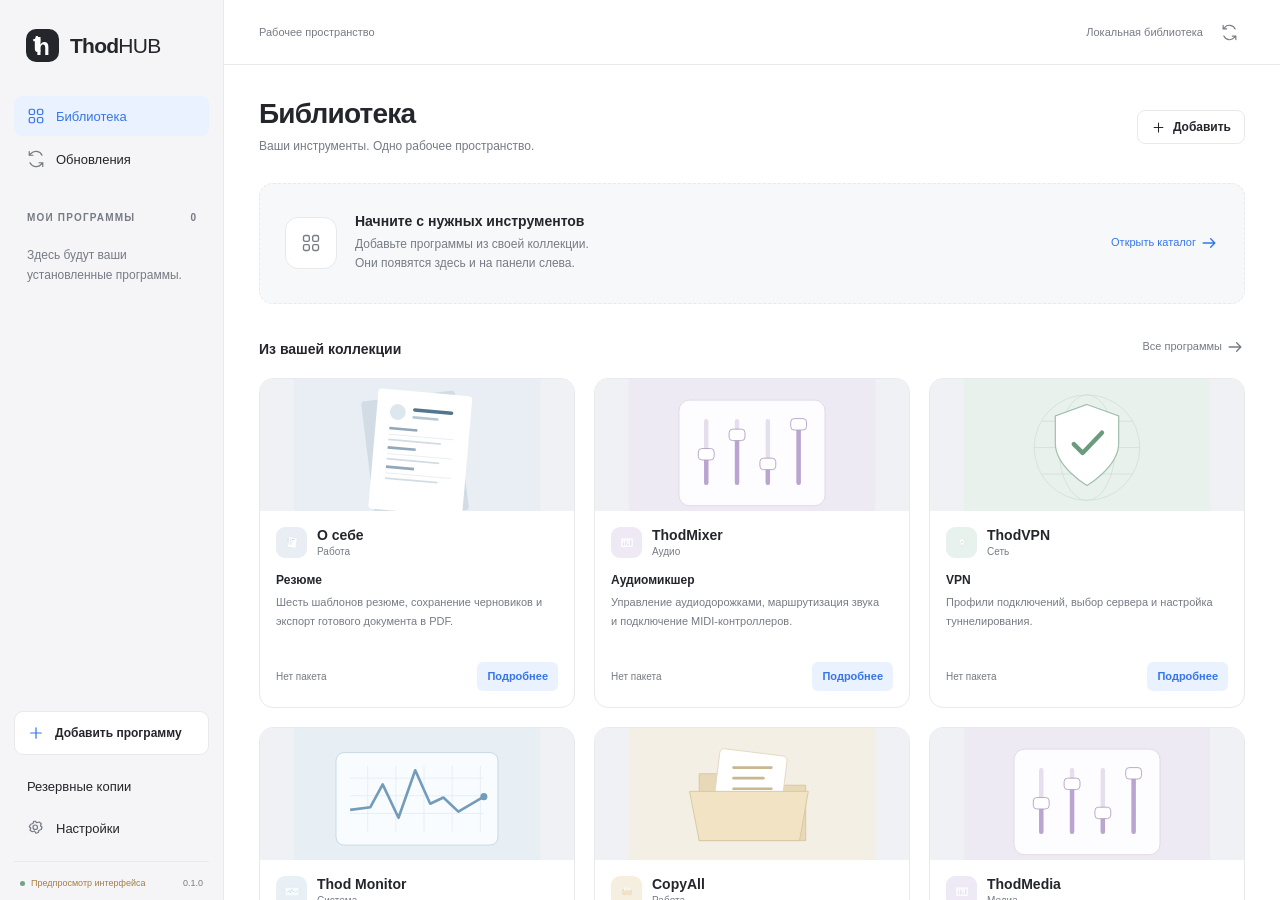
==== commit a31621a0: "ThodHUB 0.2.10: локальная копия при удалении и прогресс" ====
--- a/src/ThodHub/wwwroot/index.html
+++ b/src/ThodHub/wwwroot/index.html
@@ -38,7 +38,7 @@
   <dialog id="details-dialog" class="small-dialog" aria-labelledby="details-title"><div id="details-content"></div></dialog>
   <dialog id="update-dialog" class="small-dialog update-dialog" aria-labelledby="update-title"><div class="dialog-head"><div><div class="eyebrow">ДОСТУПНО ОБНОВЛЕНИЕ</div><h2 id="update-title">Обновление программы</h2></div><button class="icon-button close-dialog" aria-label="Закрыть"></button></div><div id="update-content" class="update-content"></div></dialog>
   <dialog id="hub-update-dialog" class="small-dialog update-dialog" aria-labelledby="hub-update-title"><div class="dialog-head"><div><div class="eyebrow">ОБНОВЛЕНИЕ ХАБА</div><h2 id="hub-update-title">ThodHUB</h2></div><button class="icon-button close-dialog" aria-label="Закрыть"></button></div><div id="hub-update-content" class="update-content"></div></dialog>
-  <dialog id="remove-dialog" class="small-dialog" aria-labelledby="remove-title"><div class="dialog-head"><h2 id="remove-title">Удалить?</h2><button class="icon-button close-dialog" aria-label="Закрыть"></button></div><div class="detail-body"><p id="remove-description"></p><label class="remove-data"><input type="checkbox" id="remove-backup" checked>Сохранить резервную копию конфигов</label><label class="remove-data"><input type="checkbox" id="remove-data">Удалить настройки и данные</label><div class="detail-actions"><button id="confirm-remove" class="danger">Удалить</button></div></div></dialog>
+  <dialog id="remove-dialog" class="small-dialog" aria-labelledby="remove-title"><div class="dialog-head"><h2 id="remove-title">Удалить?</h2><button class="icon-button close-dialog" aria-label="Закрыть"></button></div><div class="detail-body"><p id="remove-description"></p><p id="remove-status" class="remove-status" role="status" hidden></p><div id="remove-progress" class="remove-progress" hidden><span></span></div><label class="remove-data"><input type="checkbox" id="remove-backup" checked>Сохранить локальную копию конфигов</label><label class="remove-data"><input type="checkbox" id="remove-data">Удалить настройки и данные</label><div class="detail-actions"><button id="confirm-remove" class="danger">Удалить</button></div></div></dialog>
   <dialog id="prompt-dialog" aria-labelledby="prompt-title"><div class="dialog-head"><div><div class="eyebrow">ДЛЯ ВАШЕГО АГЕНТА</div><h2 id="prompt-title">Новая программа для хаба</h2></div><button class="icon-button close-dialog" aria-label="Закрыть"></button></div><p class="prompt-intro">Отправьте эту инструкцию агенту. Он уточнит задачу и получит единый контракт подключения.</p><textarea id="prompt-text" readonly aria-label="Промпт для агента" spellcheck="false"></textarea><footer class="dialog-foot"><span>ThodHUB API · 1</span><button id="copy-prompt" class="primary">Скопировать промпт</button></footer></dialog>
   <dialog id="backup-dialog" aria-labelledby="backup-title"><div class="dialog-head"><div><div class="eyebrow">КОНФИГИ И НАСТРОЙКИ</div><h2 id="backup-title">Резервные копии</h2></div><button class="icon-button close-dialog" aria-label="Закрыть">×</button></div><div id="backup-content"></div></dialog>
   <dialog id="restore-dialog" class="small-dialog" aria-labelledby="restore-title"><div class="dialog-head"><h2 id="restore-title">Восстановить настройки?</h2><button class="icon-button close-dialog" aria-label="Закрыть">×</button></div><div class="detail-body"><p id="restore-description"></p><p>Текущие данные будут сохранены отдельной локальной копией, затем заменены выбранной версией. Закройте программу перед восстановлением.</p><div class="detail-actions"><button class="primary" id="confirm-restore">Восстановить</button></div></div></dialog>
--- a/src/ThodHub/wwwroot/styles.css
+++ b/src/ThodHub/wwwroot/styles.css
@@ -19,7 +19,7 @@
 .hub-update-text{display:flex;flex-direction:column;gap:2px;min-width:0}
 .hub-update-text strong{font-size:12px;line-height:1.2}
 .hub-update-text small{font-size:10px;color:var(--update);font-weight:600;white-space:nowrap}
-.sidebar-update{position:absolute;right:5px;top:7px;color:var(--update);background:var(--update-soft);border:1px solid var(--update-line);border-radius:50%;width:23px;height:23px;display:grid;place-items:center;padding:0;z-index:1}
+.sidebar-update{position:absolute;right:5px;top:50%;transform:translateY(-50%);color:var(--update);background:var(--update-soft);border:1px solid var(--update-line);border-radius:50%;width:23px;height:23px;display:grid;place-items:center;padding:0;z-index:1}
 .sidebar-update:hover:not(:disabled){background:var(--update-line)}
 .sidebar-update svg{width:14px;height:14px}
 .update-arrow{color:var(--update);background:var(--update-soft);border:1px solid var(--update-line);border-radius:50%;width:28px;height:28px;display:inline-grid;place-items:center;padding:0;flex-shrink:0}
@@ -76,3 +76,17 @@
 .danger-row p{font-size:11px;color:var(--muted);margin:4px 0 0;max-width:300px}
 @media(max-width:520px){.management-grid{grid-template-columns:1fr}}
 .card-foot>.version{min-width:0;overflow:hidden;text-overflow:ellipsis;white-space:nowrap}
+/* Keep every green update glyph centered inside its own control, independent of artwork SVG rules. */
+.sidebar-app .nav-item{margin-bottom:0}.sidebar-app{margin-bottom:3px}
+.update-arrow,.sidebar-update,.update-dot,.hub-update-icon,.hub-update-glyph{display:inline-flex;align-items:center;justify-content:center;line-height:1;padding:0}
+.update-arrow>svg,.sidebar-update>svg,.update-dot>svg,.hub-update-icon>svg{display:block;flex:none;margin:0;width:15px;height:15px;max-width:none;max-height:none}
+.sidebar-update>svg{width:14px;height:14px}
+.hub-update-glyph>svg{display:block;flex:none;margin:0;width:18px;height:18px;max-width:none;max-height:none}
+.update-action{display:inline-flex;align-items:center;justify-content:center;gap:7px}
+.update-action>svg{display:block;flex:none;margin:0;width:15px;height:15px;max-width:none;max-height:none}
+
+/* Removal progress: uninstall can upload a large backup for several minutes. */
+.remove-status{margin:0 0 12px;font-size:12px;line-height:1.6;color:var(--muted)}
+.remove-progress{height:3px;margin:0 0 16px;background:var(--line);border-radius:3px;overflow:hidden}
+.remove-progress span{display:block;height:100%;width:35%;background:var(--accent);animation:remove-progress 1.2s ease-in-out infinite}
+@keyframes remove-progress{0%{transform:translateX(-100%)}100%{transform:translateX(300%)}}
